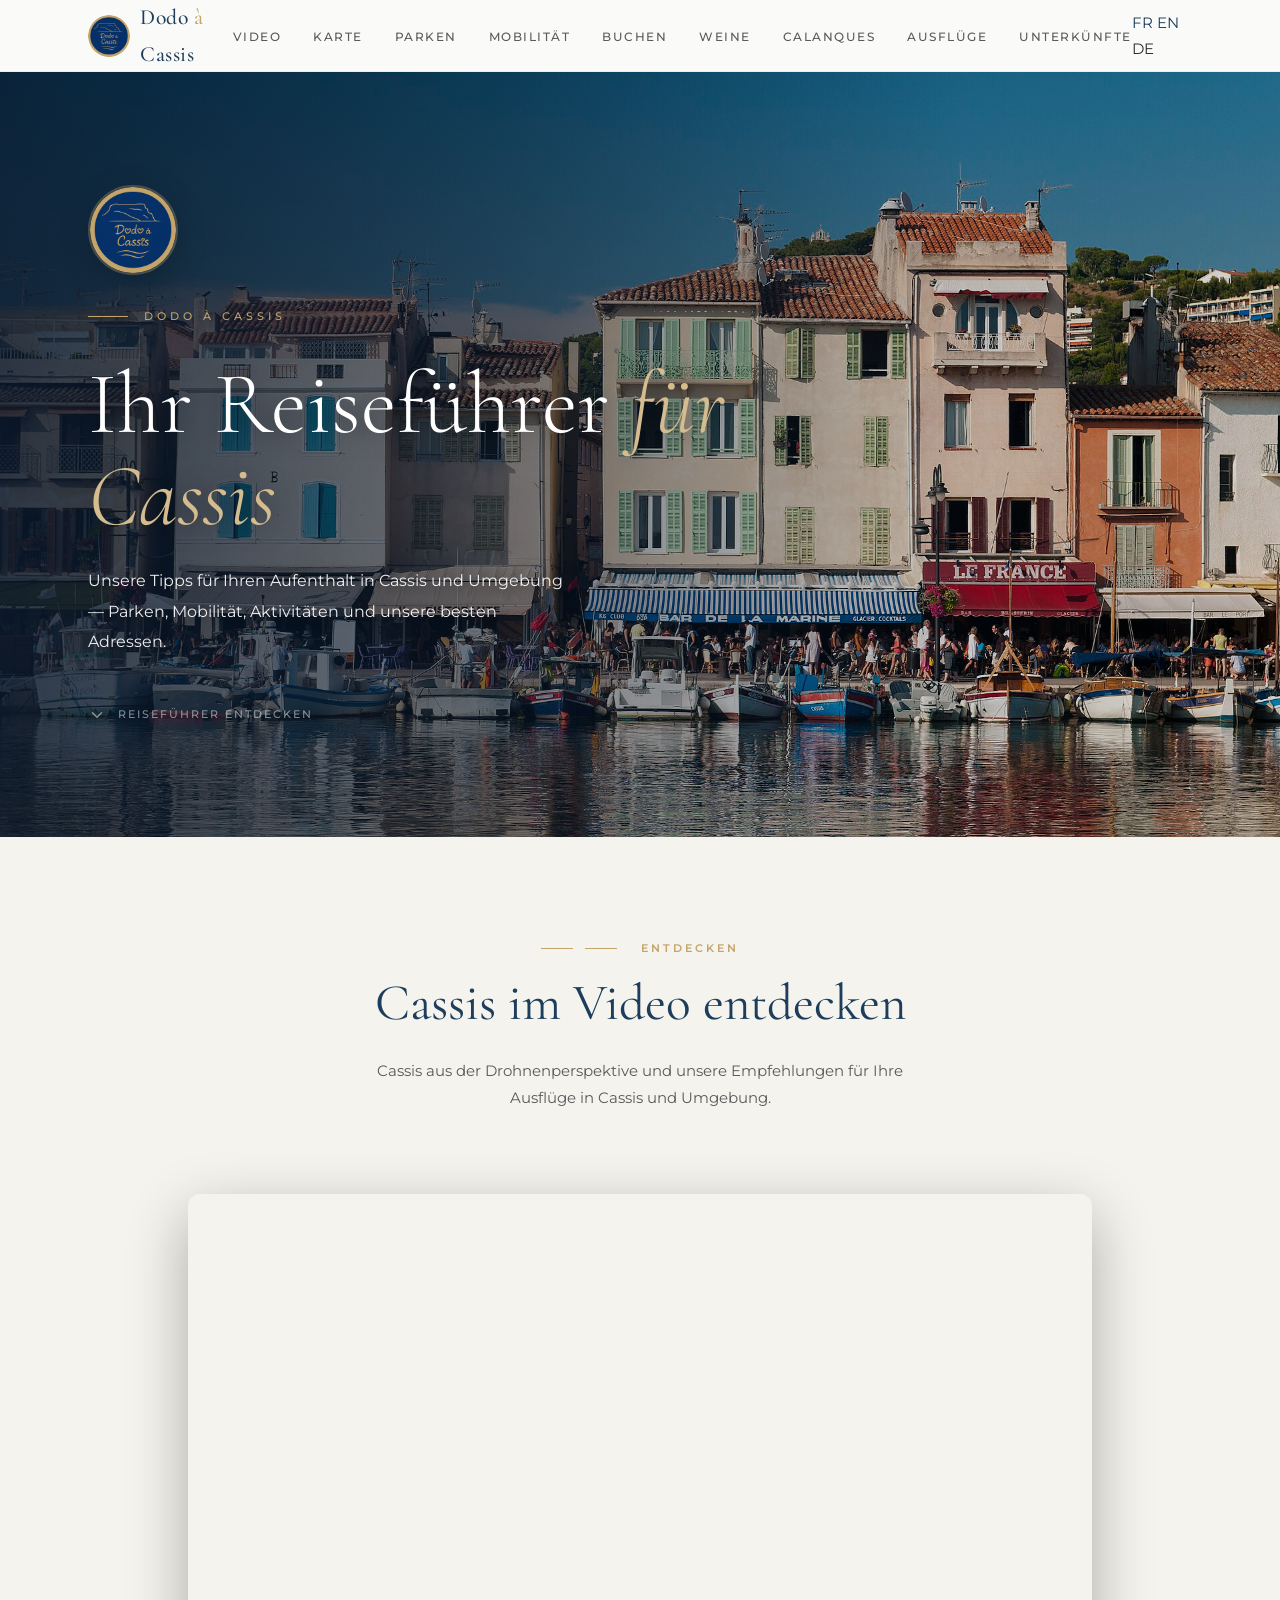
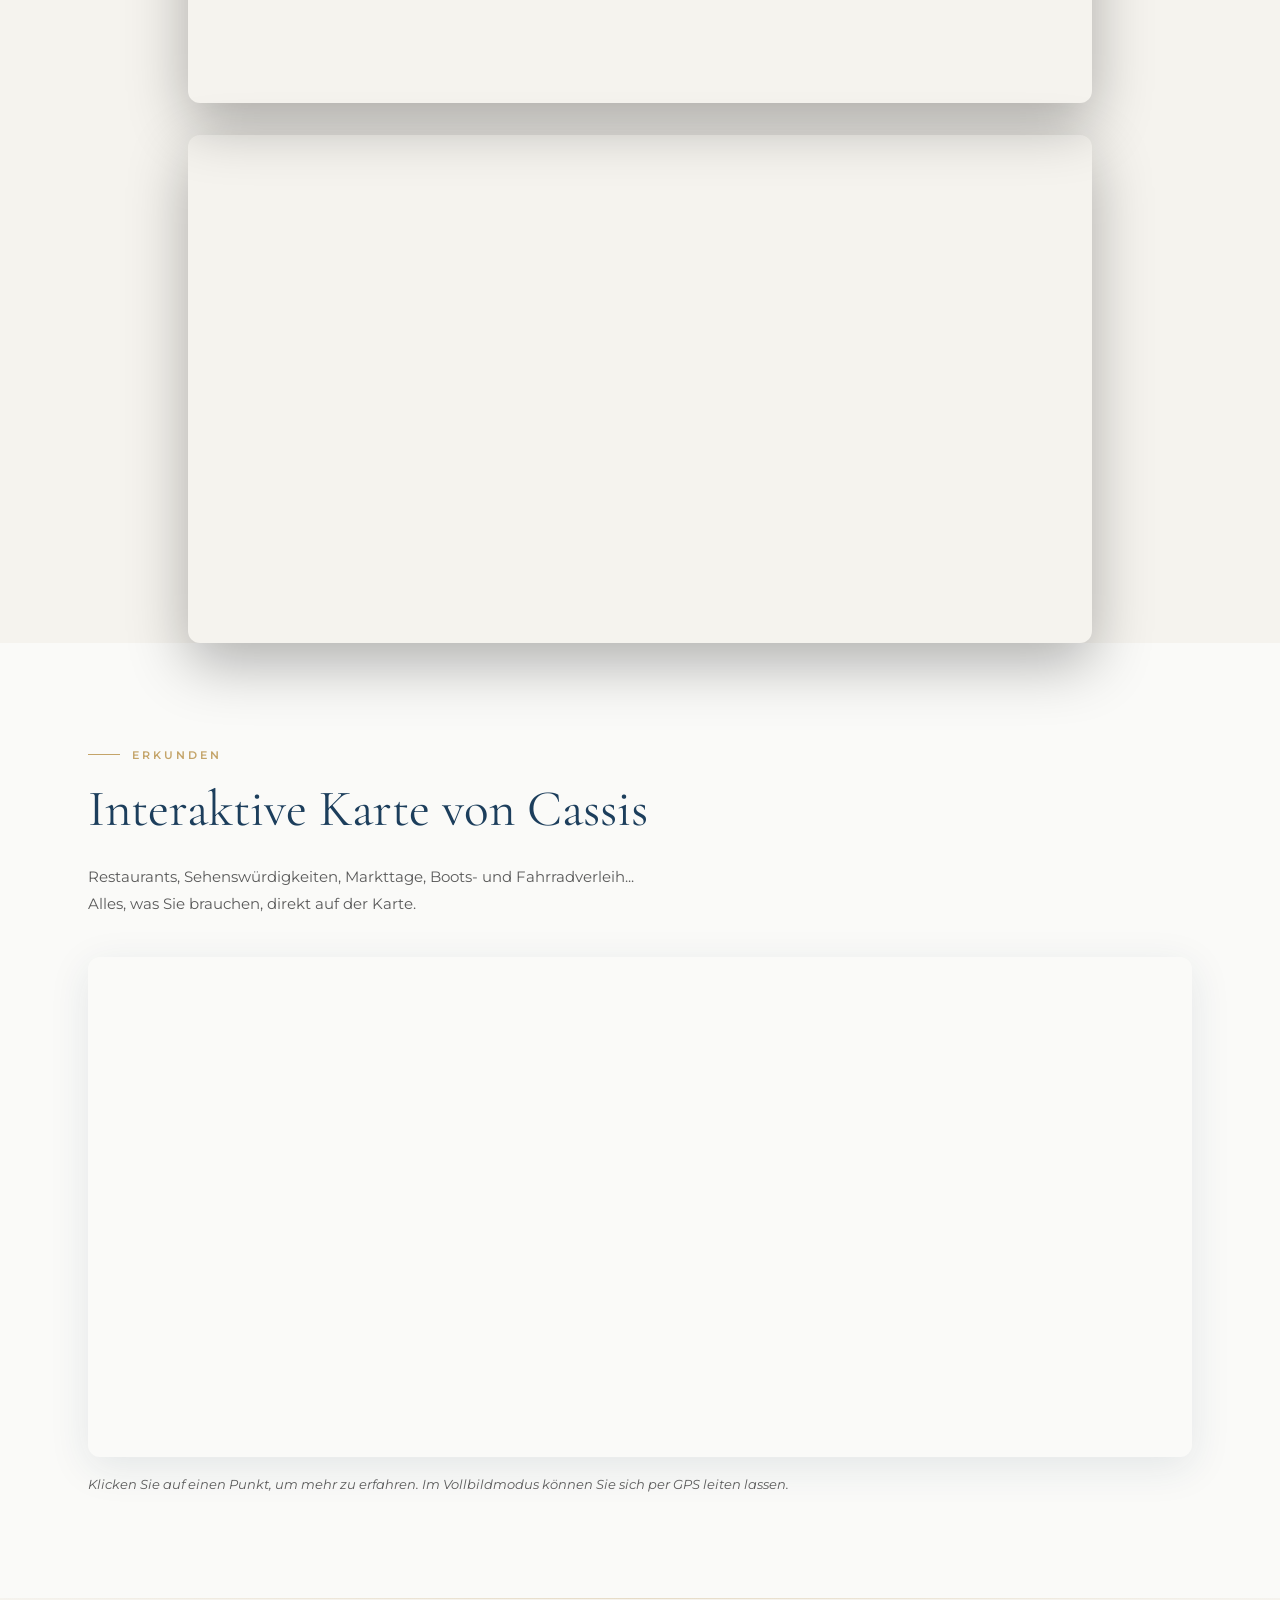
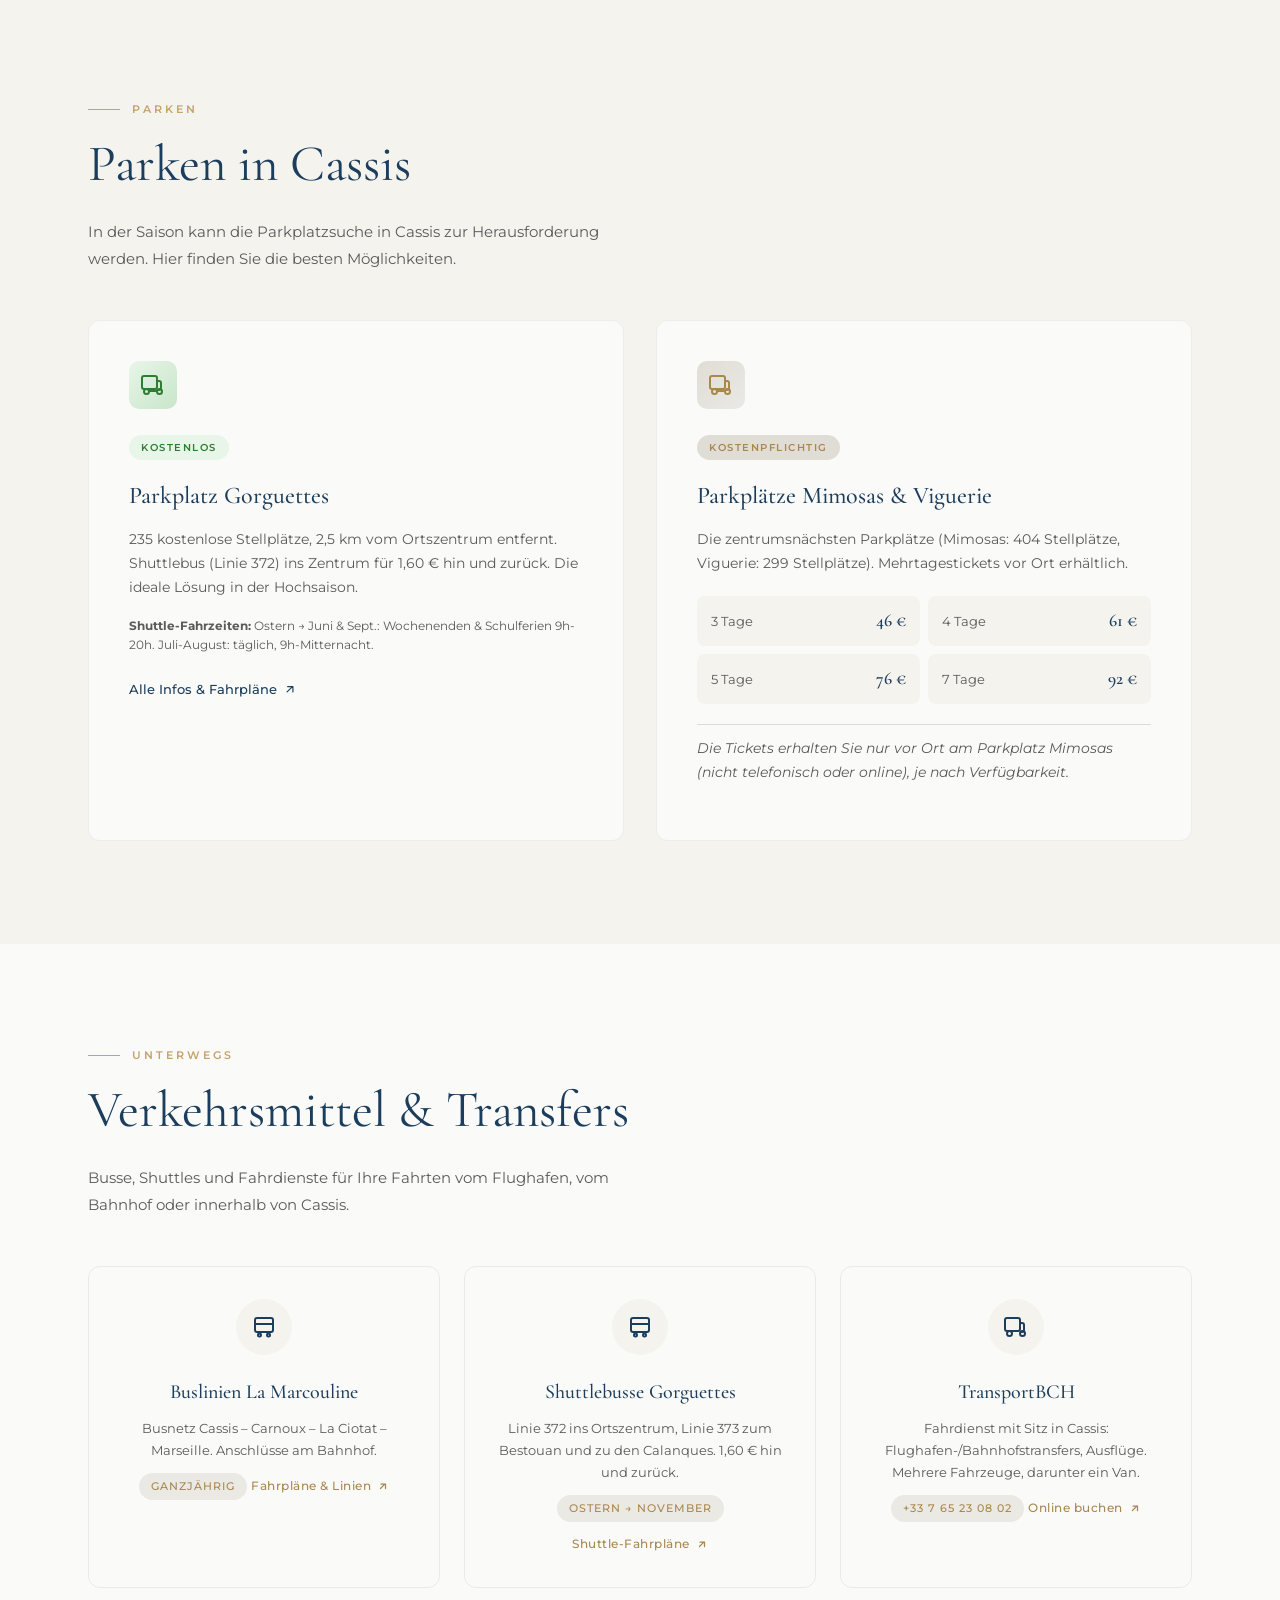
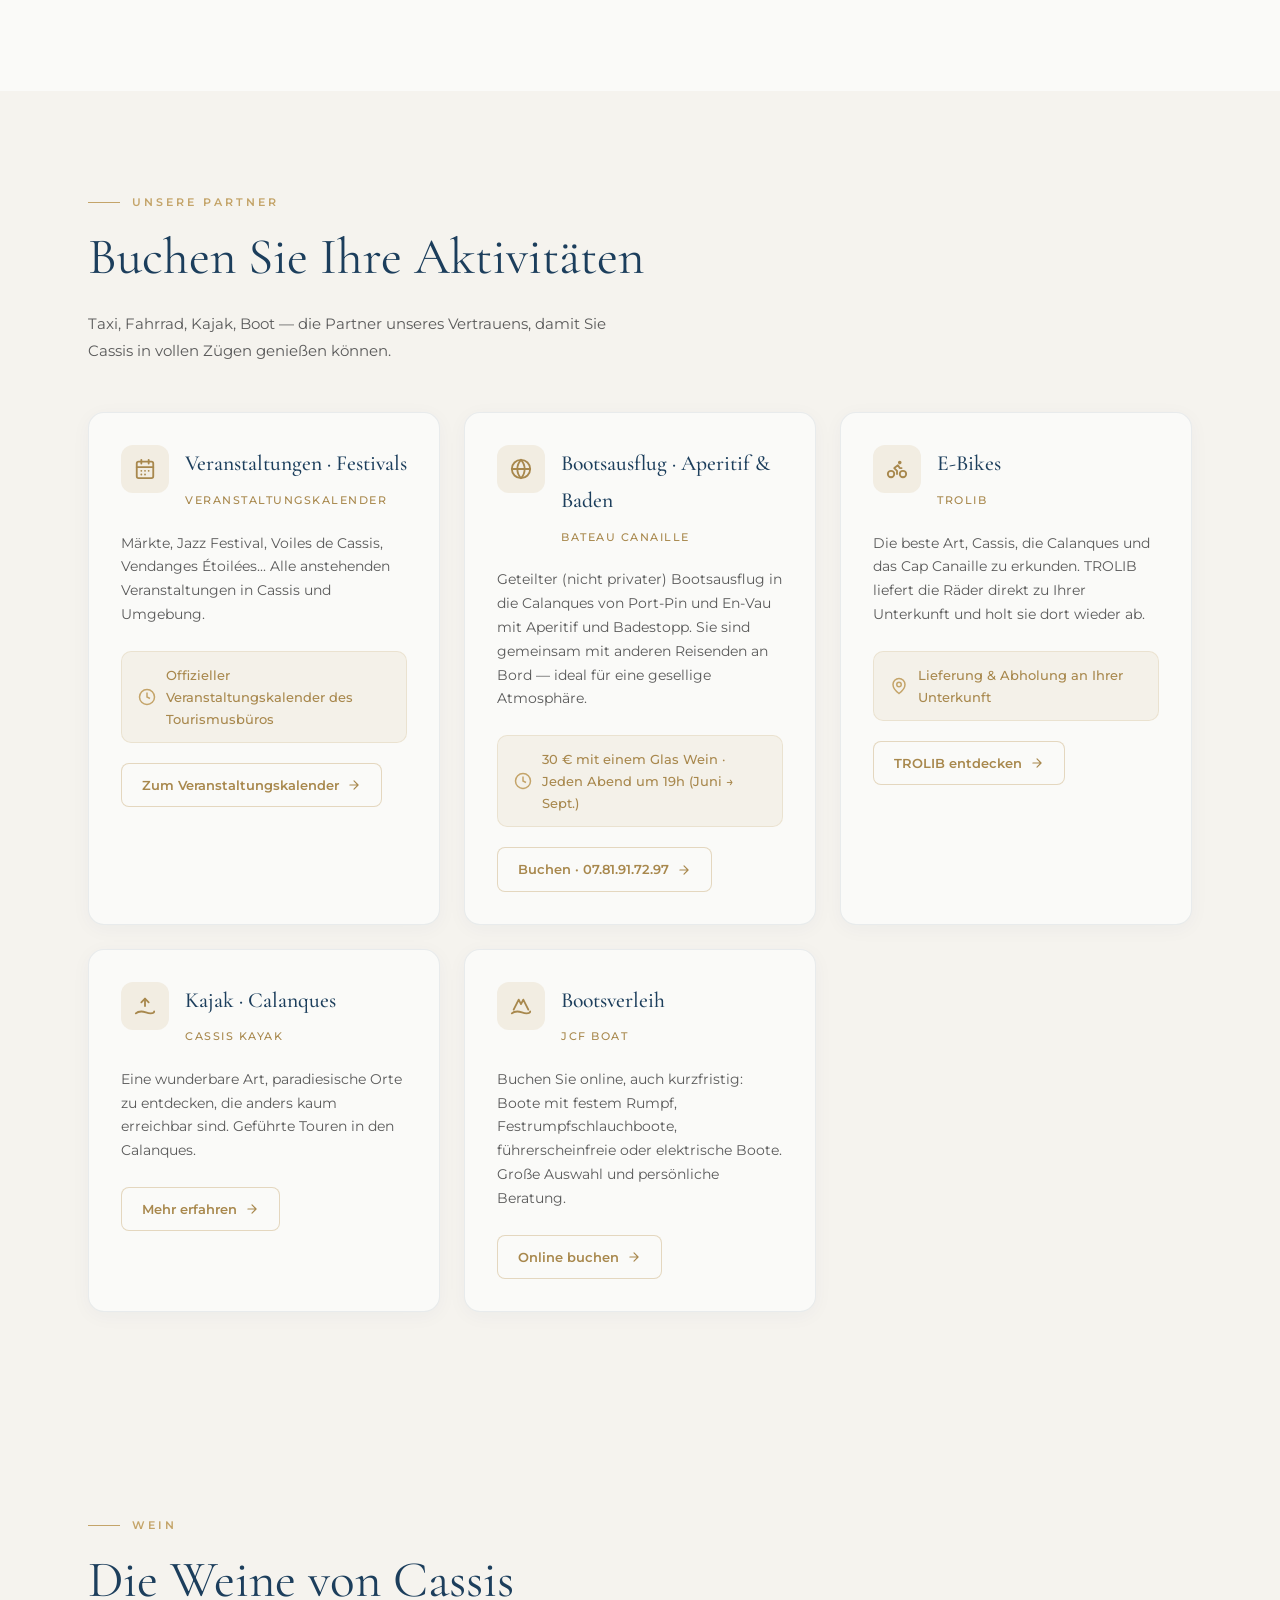
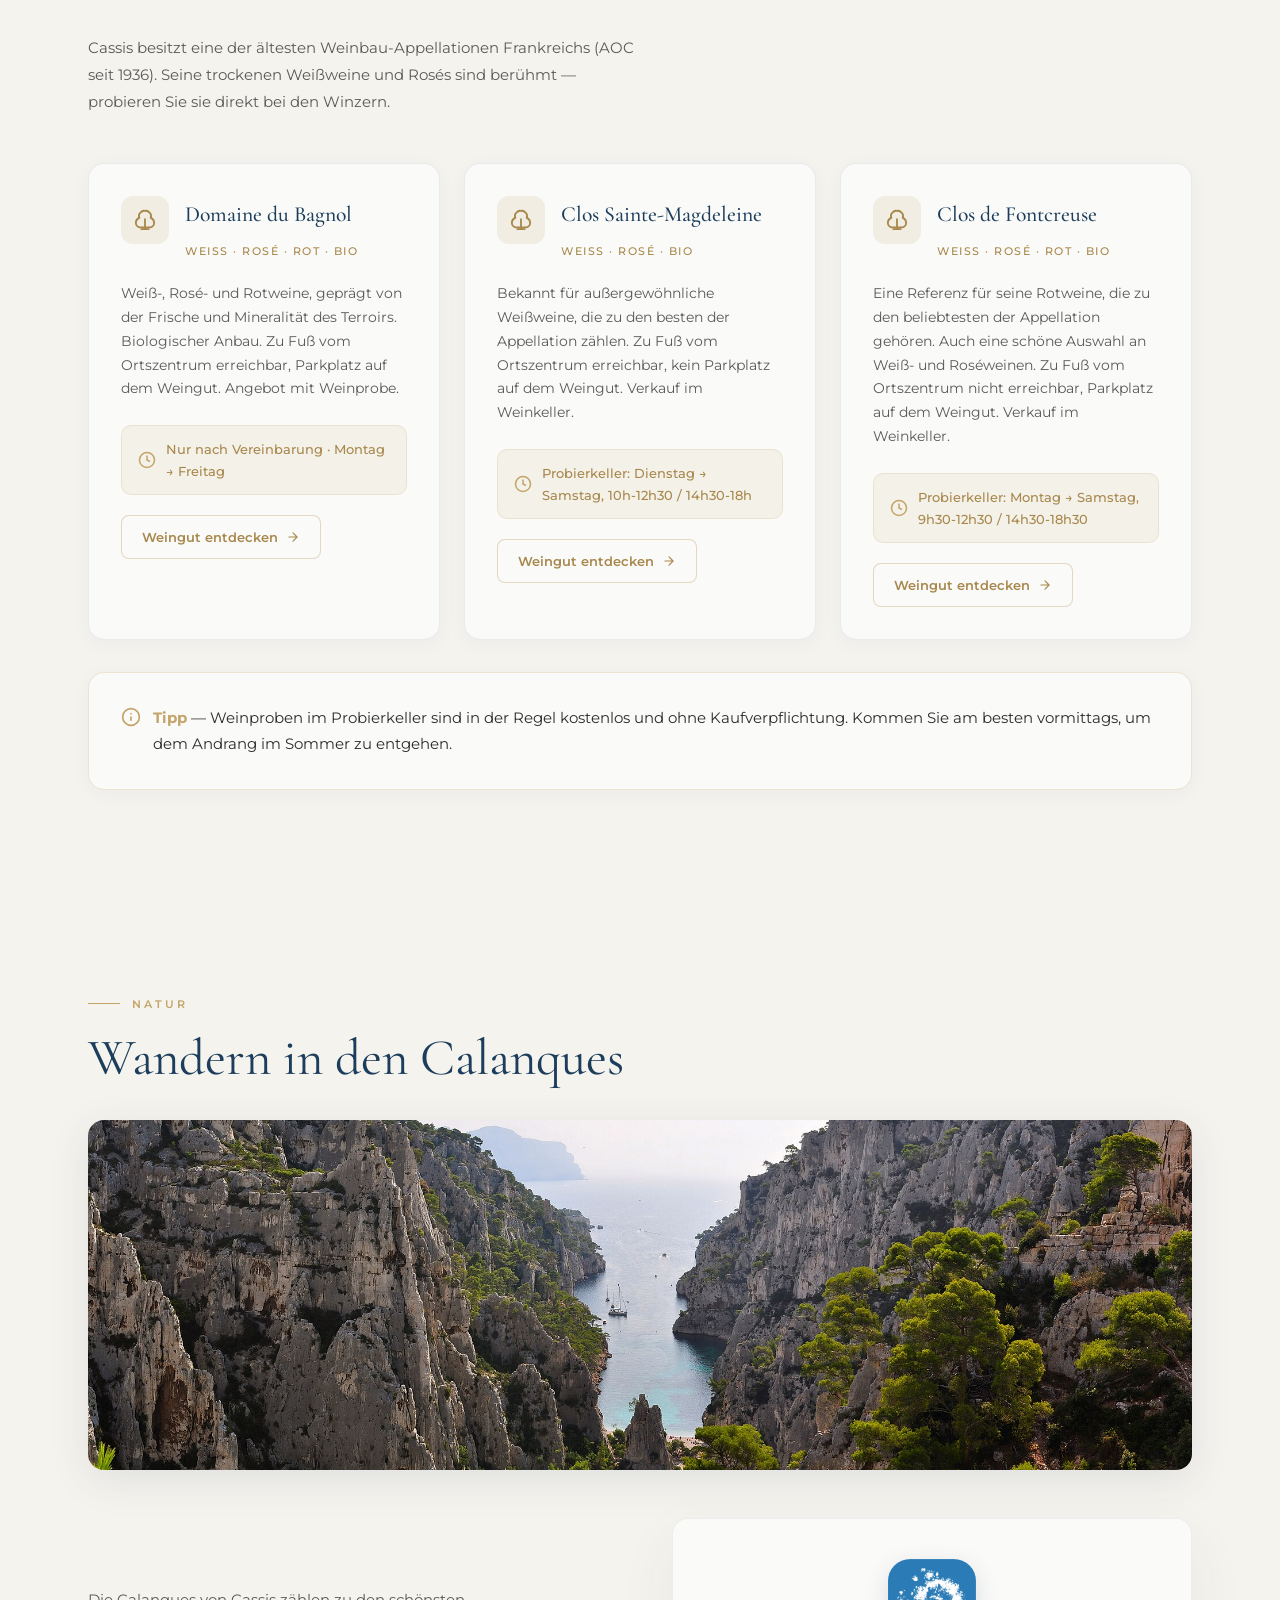
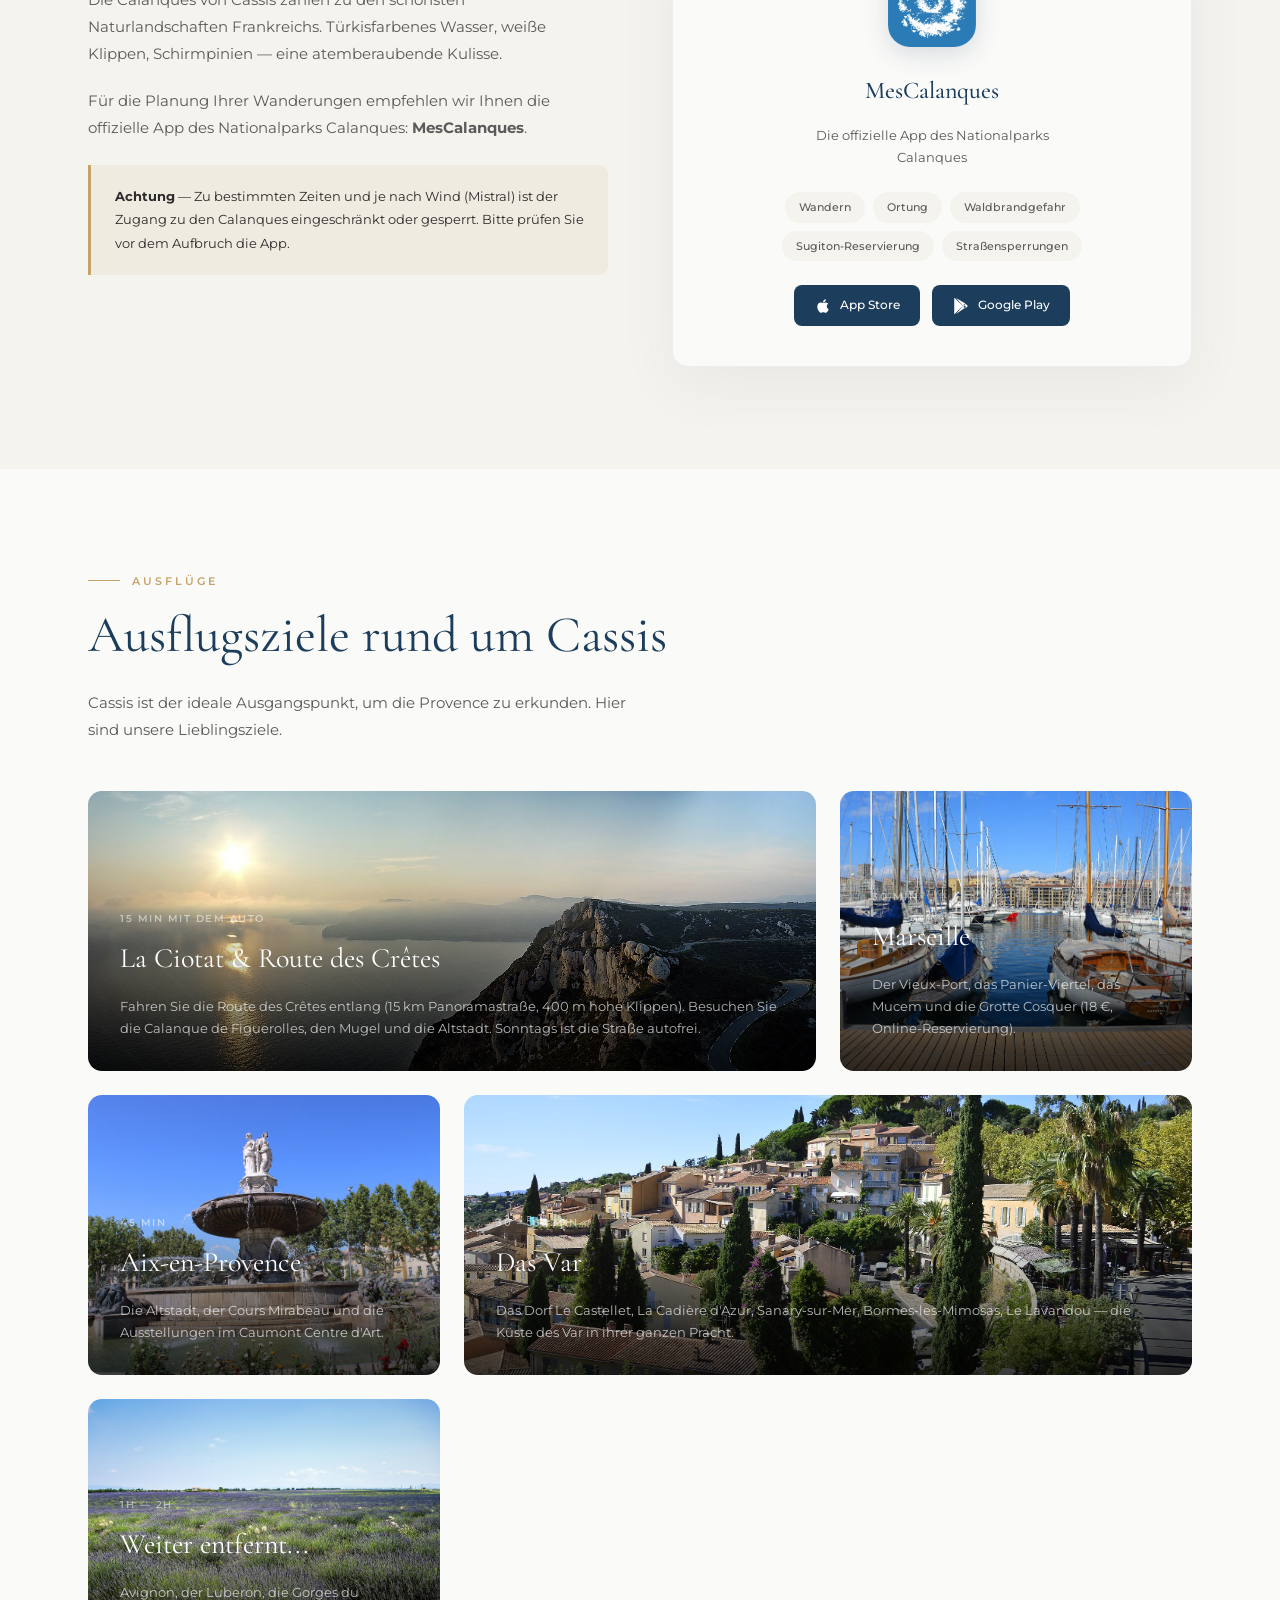
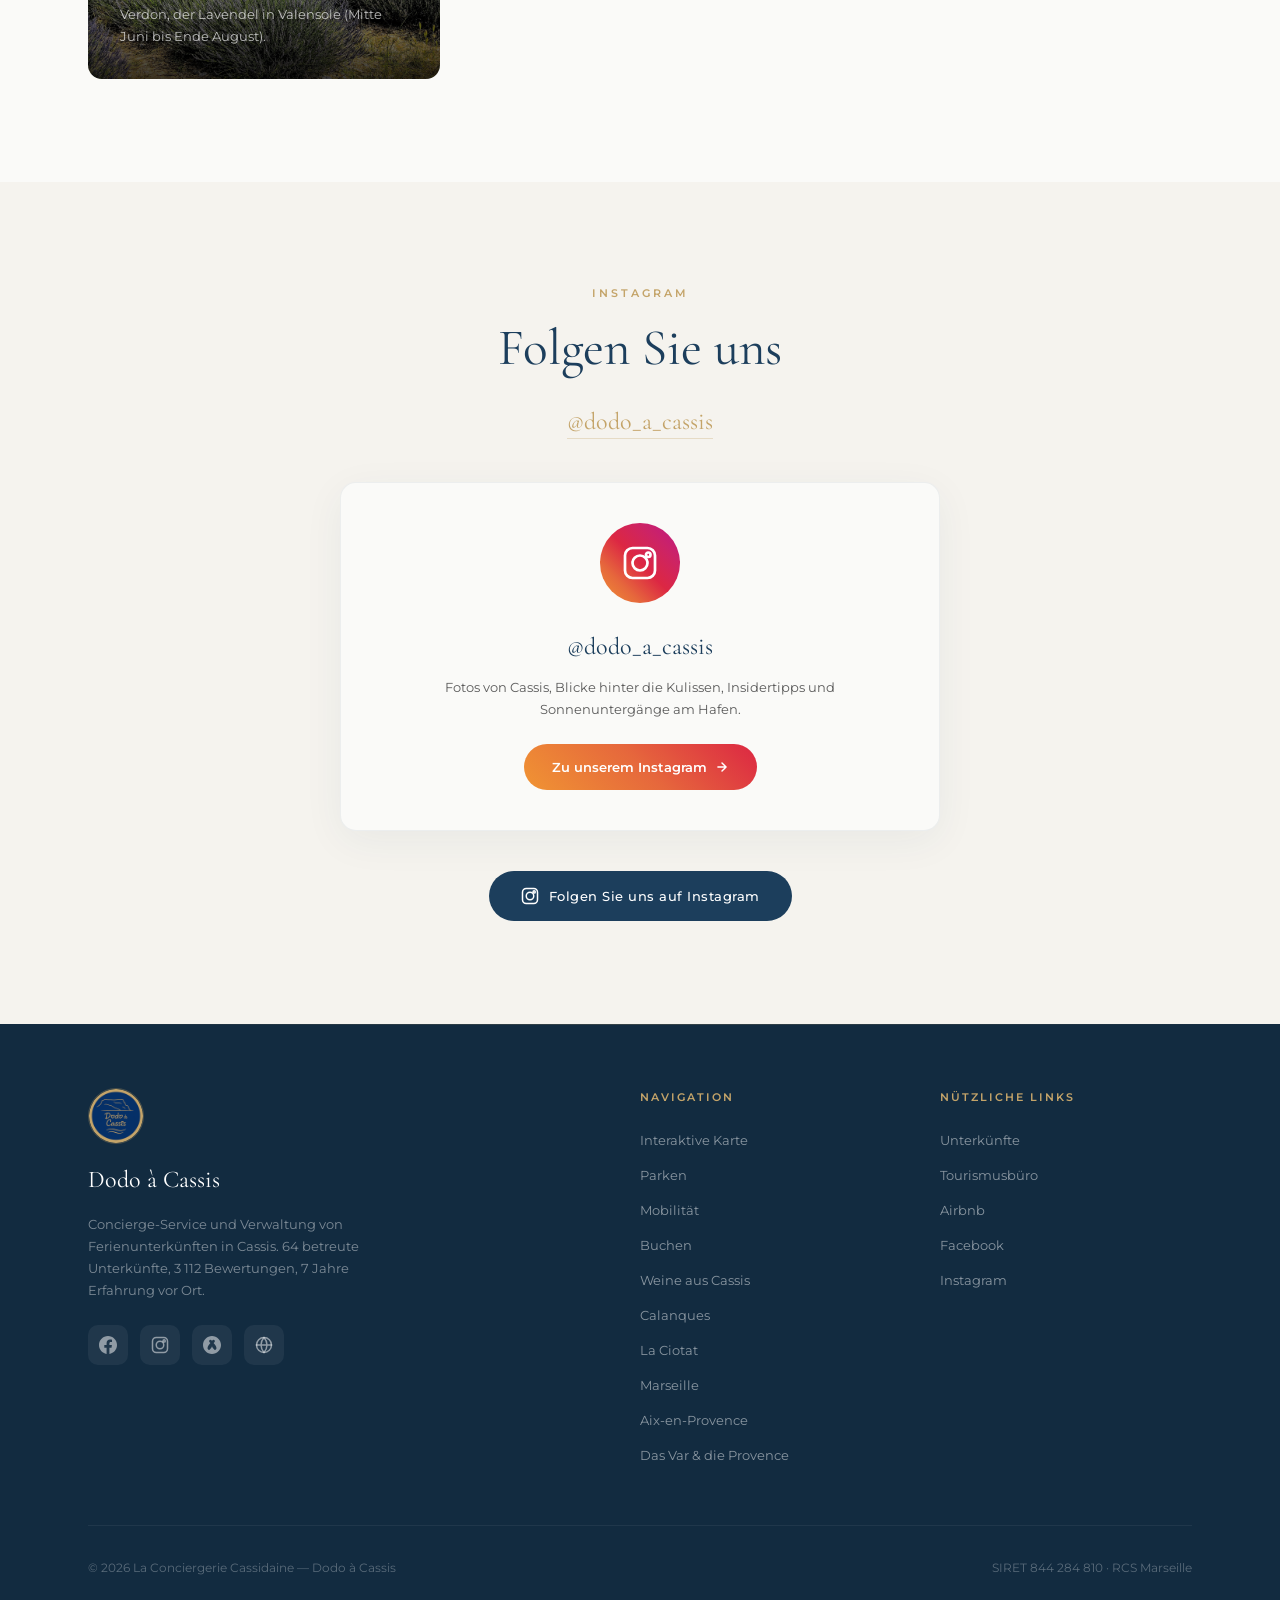
==== de/index.html @ cf27a400 "Add English (en-GB) and German versions of the guide Generated by .github/i18n/build.py from the fiv" ====
<!DOCTYPE html>
<!-- Generated by .github/i18n/build.py from ../index.html and .github/i18n/translations.json. Edit those, then run the script again. -->
<html lang="de">
<head>
    <meta charset="UTF-8">
    <meta name="viewport" content="width=device-width, initial-scale=1.0">
    <title>Ihr Reiseführer für Cassis — Dodo à Cassis</title>
    <meta name="description" content="Unsere Tipps für Ihren Aufenthalt in Cassis und Umgebung — Parken, Mobilität, Aktivitäten und unsere besten Adressen.">
    <link rel="alternate" hreflang="fr" href="https://guide.dodo-a-cassis.com/">
    <link rel="alternate" hreflang="en" href="https://guide.dodo-a-cassis.com/en/">
    <link rel="alternate" hreflang="de" href="https://guide.dodo-a-cassis.com/de/">
    <link rel="alternate" hreflang="x-default" href="https://guide.dodo-a-cassis.com/">
    <link rel="icon" href="../favicon.ico" type="image/x-icon">
    <link rel="apple-touch-icon" href="../apple-touch-icon.png">
    <link rel="preconnect" href="https://fonts.googleapis.com">
    <link rel="preconnect" href="https://fonts.gstatic.com" crossorigin>
    <link href="https://fonts.googleapis.com/css2?family=Cormorant+Garamond:ital,wght@0,300;0,400;0,500;0,600;0,700;1,300;1,400;1,500&family=Montserrat:ital,wght@0,300;0,400;0,500;0,600;0,700;1,400&display=swap" rel="stylesheet">
    <link rel="stylesheet" href="../style.css">
</head>
<body>

    <!-- ==========================================
         NAVIGATION
         ========================================== -->
    <nav class="nav" id="nav">
        <div class="nav__inner">
            <a href="https://dodo-a-cassis.com" class="nav__logo">
                <img src="../dodo_cassis_capcanaille_gold.png" alt="Dodo à Cassis" class="nav__logo-img">
                <span class="nav__logo-text">Dodo <em>à</em> Cassis</span>
            </a>
            <ul class="nav__links" id="navLinks">
                <li><a href="#video">Video</a></li>
                <li><a href="#carte">Karte</a></li>
                <li><a href="#parking">Parken</a></li>
                <li><a href="#transport">Mobilität</a></li>
                <li><a href="#reservations">Buchen</a></li>
                <li><a href="#vins">Weine</a></li>
                <li><a href="#calanques">Calanques</a></li>
                <li><a href="#visiter">Ausflüge</a></li>
                <li><a href="https://dodo-a-cassis.com" target="_blank">Unterkünfte</a></li>
            </ul>
            <div class="lang-switch" role="group" aria-label="Sprache">
                <a href="../index.html" class="lang-switch__item" hreflang="fr" lang="fr" title="Français">FR</a>
                <a href="../en/index.html" class="lang-switch__item" hreflang="en" lang="en" title="English">EN</a>
                <span class="lang-switch__item lang-switch__item--current" lang="de" title="Deutsch" aria-current="true">DE</span>
            </div>
            <button class="nav__mobile-toggle" id="mobileToggle" aria-label="Menü">
                <span></span>
                <span></span>
                <span></span>
            </button>
        </div>
    </nav>

    <!-- ==========================================
         HERO
         ========================================== -->
    <section class="hero">
        <div class="hero__bg"></div>
        <div class="hero__pattern"></div>
        <div class="hero__content">
            <div class="hero__logo-wrapper">
                <img src="../dodo_cassis_capcanaille_gold.png" alt="Dodo à Cassis" class="hero__logo">
            </div>
            <p class="hero__label">Dodo à Cassis</p>
            <h1 class="hero__title">Ihr Reiseführer <em>für Cassis</em></h1>
            <p class="hero__subtitle">
                Unsere Tipps für Ihren Aufenthalt in Cassis und Umgebung — Parken, Mobilität, Aktivitäten und unsere besten Adressen.
            </p>
            <div class="hero__scroll">
                <a href="#carte">
                    <svg width="18" height="18" viewBox="0 0 24 24" fill="none" stroke="currentColor" stroke-width="2" stroke-linecap="round" stroke-linejoin="round"><polyline points="6 9 12 15 18 9"/></svg>
                    Reiseführer entdecken
                </a>
            </div>
        </div>
        <div class="hero__deco"></div>
    </section>

    <!-- ==========================================
         VIDEO
         ========================================== -->
    <section style="background:var(--cream);padding:0;" id="video">
        <div class="container" style="padding-top:var(--section-padding);padding-bottom:calc(var(--section-padding) * 0.5);">
            <div class="reveal" style="text-align:center;">
                <p class="section-label" style="justify-content:center;"><span style="display:inline-block;width:32px;height:1px;background:var(--gold);margin-right:12px;vertical-align:middle;"></span>Entdecken</p>
                <h2 class="section-title">Cassis im Video entdecken</h2>
                <p class="section-subtitle" style="margin:0 auto 2rem;">
                    Cassis aus der Drohnenperspektive und unsere Empfehlungen für Ihre Ausflüge in Cassis und Umgebung.
                </p>
            </div>
        </div>
        <div style="max-width:1000px;margin:0 auto;padding:0 clamp(1.5rem,4vw,3rem);">
            <!-- Video drone -->
            <div class="reveal reveal-delay-1" style="position:relative;padding-bottom:56.25%;height:0;border-radius:12px;overflow:hidden;box-shadow:0 20px 60px rgba(0,0,0,0.3);margin-bottom:2rem;">
                <iframe src="https://www.youtube.com/embed/UbqbiJ9AveE?rel=0&modestbranding=1&start=4" title="Cassis von oben — Drohne" frameborder="0" allow="accelerometer; autoplay; clipboard-write; encrypted-media; gyroscope; picture-in-picture" allowfullscreen style="position:absolute;top:0;left:0;width:100%;height:100%;"></iframe>
            </div>
            <!-- Video carte interactive -->
            <div class="reveal reveal-delay-2" style="position:relative;padding-bottom:56.25%;height:0;border-radius:12px;overflow:hidden;box-shadow:0 20px 60px rgba(0,0,0,0.3);">
                <iframe src="https://www.youtube.com/embed/mKFHBfoegTI?rel=0&modestbranding=1" title="Interaktive Karte von Cassis — Dodo à Cassis" frameborder="0" allow="accelerometer; autoplay; clipboard-write; encrypted-media; gyroscope; picture-in-picture" allowfullscreen style="position:absolute;top:0;left:0;width:100%;height:100%;"></iframe>
            </div>
        </div>
    </section>

    <!-- ==========================================
         CARTE INTERACTIVE
         ========================================== -->
    <section class="carte-section" id="carte">
        <div class="container">
            <div class="reveal">
                <p class="section-label">Erkunden</p>
                <h2 class="section-title">Interaktive Karte von Cassis</h2>
                <p class="section-subtitle">
                    Restaurants, Sehenswürdigkeiten, Markttage, Boots- und Fahrradverleih... Alles, was Sie brauchen, direkt auf der Karte.
                </p>
            </div>
            <div class="reveal reveal-delay-1" style="width:100%;border-radius:12px;overflow:hidden;margin-top:2.5rem;box-shadow:0 10px 40px rgba(28,62,92,0.1);">
                <iframe src="https://www.google.com/maps/d/u/0/embed?mid=1ZBq6OfjT7y-u83mIztomYptnmdU&ll=43.20346882754553%2C5.52403824956853&z=13" width="100%" height="500" style="border:0;display:block;" allowfullscreen loading="lazy"></iframe>
            </div>
            <p class="carte__map-hint reveal reveal-delay-2" style="font-size:13px;color:var(--text-light);margin-top:1rem;">
                <em>Klicken Sie auf einen Punkt, um mehr zu erfahren. Im Vollbildmodus können Sie sich per GPS leiten lassen.</em>
            </p>
        </div>
    </section>

    <!-- ==========================================
         PARKING
         ========================================== -->
    <section class="parking-section" id="parking">
        <div class="container">
            <div class="reveal">
                <p class="section-label">Parken</p>
                <h2 class="section-title">Parken in Cassis</h2>
                <p class="section-subtitle">
                    In der Saison kann die Parkplatzsuche in Cassis zur Herausforderung werden. Hier finden Sie die besten Möglichkeiten.
                </p>
            </div>
            <div class="parking-grid">
                <!-- Gorguettes -->
                <div class="parking-card reveal reveal-delay-1">
                    <div class="parking-card__icon parking-card__icon--free">
                        <svg width="24" height="24" viewBox="0 0 24 24" fill="none" stroke="currentColor" stroke-width="2" stroke-linecap="round" stroke-linejoin="round">
                            <rect x="1" y="3" width="15" height="13" rx="2"/><path d="M16 8h2a2 2 0 0 1 2 2v5a2 2 0 0 1-2 2h-1"/><circle cx="5.5" cy="18.5" r="2.5"/><circle cx="18.5" cy="18.5" r="2.5"/><path d="M8 18h8"/>
                        </svg>
                    </div>
                    <span class="parking-card__badge parking-card__badge--free">Kostenlos</span>
                    <h3>Parkplatz Gorguettes</h3>
                    <p>235 kostenlose Stellplätze, 2,5 km vom Ortszentrum entfernt. Shuttlebus (Linie 372) ins Zentrum für 1,60 € hin und zurück. Die ideale Lösung in der Hochsaison.</p>
                    <p style="font-size:12px;color:var(--text-light);margin-top:0.5rem;line-height:1.6;">
                        <strong>Shuttle-Fahrzeiten:</strong> Ostern → Juni &amp; Sept.: Wochenenden &amp; Schulferien 9h-20h. Juli-August: täglich, 9h-Mitternacht.
                    </p>
                    <a href="https://www.ot-cassis.com/parking-relais-des-gorguettes.html" target="_blank" style="display:inline-flex;align-items:center;gap:6px;font-size:13px;font-weight:500;color:var(--blue);margin-top:0.5rem;">
                        Alle Infos &amp; Fahrpläne
                        <svg width="14" height="14" viewBox="0 0 24 24" fill="none" stroke="currentColor" stroke-width="2" stroke-linecap="round" stroke-linejoin="round"><path d="M7 17l9.2-9.2M17 17V8H8"/></svg>
                    </a>
                </div>
                <!-- Mimosas / Viguerie -->
                <div class="parking-card reveal reveal-delay-2">
                    <div class="parking-card__icon parking-card__icon--paid">
                        <svg width="24" height="24" viewBox="0 0 24 24" fill="none" stroke="currentColor" stroke-width="2" stroke-linecap="round" stroke-linejoin="round">
                            <rect x="1" y="3" width="15" height="13" rx="2"/><path d="M16 8h2a2 2 0 0 1 2 2v5a2 2 0 0 1-2 2h-1"/><circle cx="5.5" cy="18.5" r="2.5"/><circle cx="18.5" cy="18.5" r="2.5"/><path d="M8 18h8"/>
                        </svg>
                    </div>
                    <span class="parking-card__badge parking-card__badge--paid">Kostenpflichtig</span>
                    <h3>Parkplätze Mimosas &amp; Viguerie</h3>
                    <p>Die zentrumsnächsten Parkplätze (Mimosas: 404 Stellplätze, Viguerie: 299 Stellplätze). Mehrtagestickets vor Ort erhältlich.</p>
                    <div class="tarif-grid">
                        <div class="tarif-item">
                            <span class="tarif-item__duration">3 Tage</span>
                            <span class="tarif-item__price">46 &euro;</span>
                        </div>
                        <div class="tarif-item">
                            <span class="tarif-item__duration">4 Tage</span>
                            <span class="tarif-item__price">61 &euro;</span>
                        </div>
                        <div class="tarif-item">
                            <span class="tarif-item__duration">5 Tage</span>
                            <span class="tarif-item__price">76 &euro;</span>
                        </div>
                        <div class="tarif-item">
                            <span class="tarif-item__duration">7 Tage</span>
                            <span class="tarif-item__price">92 &euro;</span>
                        </div>
                    </div>
                    <p class="parking-card__note">
                        Die Tickets erhalten Sie nur vor Ort am Parkplatz Mimosas (nicht telefonisch oder online), je nach Verfügbarkeit.
                    </p>
                </div>
            </div>
        </div>
    </section>

    <!-- ==========================================
         TRANSPORT
         ========================================== -->
    <section class="transport-section" id="transport">
        <div class="container">
            <div class="reveal">
                <p class="section-label">Unterwegs</p>
                <h2 class="section-title">Verkehrsmittel &amp; Transfers</h2>
                <p class="section-subtitle">
                    Busse, Shuttles und Fahrdienste für Ihre Fahrten vom Flughafen, vom Bahnhof oder innerhalb von Cassis.
                </p>
            </div>
            <div class="transport-cards">
                <div class="transport-card reveal reveal-delay-1">
                    <div class="transport-card__icon">
                        <svg width="24" height="24" viewBox="0 0 24 24" fill="none" stroke="currentColor" stroke-width="2" stroke-linecap="round" stroke-linejoin="round">
                            <rect x="3" y="3" width="18" height="14" rx="2"/><path d="M3 9h18"/><circle cx="7.5" cy="20" r="1.5"/><circle cx="16.5" cy="20" r="1.5"/><path d="M5.5 17h13"/>
                        </svg>
                    </div>
                    <h3>Buslinien La Marcouline</h3>
                    <p>Busnetz Cassis – Carnoux – La Ciotat – Marseille. Anschlüsse am Bahnhof.</p>
                    <span class="period">Ganzjährig</span>
                    <a href="https://www.plan.lametropolemobilite.fr/fr/" target="_blank" style="display:inline-flex;align-items:center;gap:6px;font-size:12px;font-weight:500;color:var(--gold-dark);margin-top:0.75rem;letter-spacing:0.5px;">
                        Fahrpläne &amp; Linien
                        <svg width="12" height="12" viewBox="0 0 24 24" fill="none" stroke="currentColor" stroke-width="2.5" stroke-linecap="round" stroke-linejoin="round"><path d="M7 17l9.2-9.2M17 17V8H8"/></svg>
                    </a>
                </div>
                <div class="transport-card reveal reveal-delay-2">
                    <div class="transport-card__icon">
                        <svg width="24" height="24" viewBox="0 0 24 24" fill="none" stroke="currentColor" stroke-width="2" stroke-linecap="round" stroke-linejoin="round">
                            <rect x="3" y="3" width="18" height="14" rx="2"/><path d="M3 9h18"/><circle cx="7.5" cy="20" r="1.5"/><circle cx="16.5" cy="20" r="1.5"/><path d="M5.5 17h13"/>
                        </svg>
                    </div>
                    <h3>Shuttlebusse Gorguettes</h3>
                    <p>Linie 372 ins Ortszentrum, Linie 373 zum Bestouan und zu den Calanques. 1,60 € hin und zurück.</p>
                    <span class="period">Ostern → November</span>
                    <a href="https://www.ot-cassis.com/parking-relais-des-gorguettes.html" target="_blank" style="display:inline-flex;align-items:center;gap:6px;font-size:12px;font-weight:500;color:var(--gold-dark);margin-top:0.75rem;letter-spacing:0.5px;">
                        Shuttle-Fahrpläne
                        <svg width="12" height="12" viewBox="0 0 24 24" fill="none" stroke="currentColor" stroke-width="2.5" stroke-linecap="round" stroke-linejoin="round"><path d="M7 17l9.2-9.2M17 17V8H8"/></svg>
                    </a>
                </div>
                <div class="transport-card reveal reveal-delay-3">
                    <div class="transport-card__icon">
                        <svg width="24" height="24" viewBox="0 0 24 24" fill="none" stroke="currentColor" stroke-width="2" stroke-linecap="round" stroke-linejoin="round">
                            <rect x="1" y="3" width="15" height="13" rx="2"/><path d="M16 8h2a2 2 0 0 1 2 2v5a2 2 0 0 1-2 2h-1"/><circle cx="5.5" cy="18.5" r="2.5"/><circle cx="18.5" cy="18.5" r="2.5"/>
                        </svg>
                    </div>
                    <h3>TransportBCH</h3>
                    <p>Fahrdienst mit Sitz in Cassis: Flughafen-/Bahnhofstransfers, Ausflüge. Mehrere Fahrzeuge, darunter ein Van.</p>
                    <span class="period">+33 7 65 23 08 02</span>
                    <a href="https://www.transportbch.fr/" target="_blank" style="display:inline-flex;align-items:center;gap:6px;font-size:12px;font-weight:500;color:var(--gold-dark);margin-top:0.75rem;letter-spacing:0.5px;">
                        Online buchen
                        <svg width="12" height="12" viewBox="0 0 24 24" fill="none" stroke="currentColor" stroke-width="2.5" stroke-linecap="round" stroke-linejoin="round"><path d="M7 17l9.2-9.2M17 17V8H8"/></svg>
                    </a>
                </div>
            </div>
        </div>
    </section>

    <!-- ==========================================
         PARTENAIRES / RÉSERVATIONS
         ========================================== -->
    <section class="partners-section" id="reservations">
        <div class="container">
            <div class="reveal">
                <p class="section-label">Unsere Partner</p>
                <h2 class="section-title">Buchen Sie Ihre Aktivitäten</h2>
                <p class="section-subtitle">
                    Taxi, Fahrrad, Kajak, Boot — die Partner unseres Vertrauens, damit Sie Cassis in vollen Zügen genießen können.
                </p>
            </div>
            <div class="partners-grid">

                <!-- Agenda local -->
                <div class="partner-card reveal reveal-delay-1">
                    <div class="partner-card__header">
                        <div class="partner-card__icon">
                            <svg width="22" height="22" viewBox="0 0 24 24" fill="none" stroke="currentColor" stroke-width="2" stroke-linecap="round" stroke-linejoin="round">
                                <rect x="3" y="4" width="18" height="18" rx="2"/><path d="M16 2v4M8 2v4M3 10h18"/><path d="M8 14h.01M12 14h.01M16 14h.01M8 18h.01M12 18h.01"/>
                            </svg>
                        </div>
                        <div>
                            <h3 class="partner-card__name">Veranstaltungen · Festivals</h3>
                            <span class="partner-card__type">Veranstaltungskalender</span>
                        </div>
                    </div>
                    <p class="partner-card__desc">
                        Märkte, Jazz Festival, Voiles de Cassis, Vendanges Étoilées... Alle anstehenden Veranstaltungen in Cassis und Umgebung.
                    </p>
                    <div class="partner-card__highlight">
                        <svg width="18" height="18" viewBox="0 0 24 24" fill="none" stroke="currentColor" stroke-width="2"><circle cx="12" cy="12" r="10"/><path d="M12 6v6l4 2"/></svg>
                        <span>Offizieller Veranstaltungskalender des Tourismusbüros</span>
                    </div>
                    <a href="https://www.ot-cassis.com/agenda.html" target="_blank" class="partner-card__cta">
                        Zum Veranstaltungskalender
                        <svg width="14" height="14" viewBox="0 0 24 24" fill="none" stroke="currentColor" stroke-width="2" stroke-linecap="round" stroke-linejoin="round"><path d="M5 12h14M12 5l7 7-7 7"/></svg>
                    </a>
                </div>

                <!-- Bateau Canaille -->
                <div class="partner-card reveal reveal-delay-2">
                    <div class="partner-card__header">
                        <div class="partner-card__icon">
                            <svg width="22" height="22" viewBox="0 0 24 24" fill="none" stroke="currentColor" stroke-width="2" stroke-linecap="round" stroke-linejoin="round">
                                <circle cx="12" cy="12" r="10"/><path d="M12 2a14.5 14.5 0 000 20 14.5 14.5 0 000-20"/><path d="M2 12h20"/>
                            </svg>
                        </div>
                        <div>
                            <h3 class="partner-card__name">Bootsausflug · Aperitif &amp; Baden</h3>
                            <span class="partner-card__type">Bateau Canaille</span>
                        </div>
                    </div>
                    <p class="partner-card__desc">
                        Geteilter (nicht privater) Bootsausflug in die Calanques von Port-Pin und En-Vau mit Aperitif und Badestopp. Sie sind gemeinsam mit anderen Reisenden an Bord — ideal für eine gesellige Atmosphäre.
                    </p>
                    <div class="partner-card__highlight">
                        <svg width="18" height="18" viewBox="0 0 24 24" fill="none" stroke="currentColor" stroke-width="2"><circle cx="12" cy="12" r="10"/><path d="M12 6v6l4 2"/></svg>
                        <span>30 € mit einem Glas Wein · Jeden Abend um 19h (Juni → Sept.)</span>
                    </div>
                    <a href="https://canaille-event.com/apero-baignade/" target="_blank" class="partner-card__cta">
                        Buchen · 07.81.91.72.97
                        <svg width="14" height="14" viewBox="0 0 24 24" fill="none" stroke="currentColor" stroke-width="2" stroke-linecap="round" stroke-linejoin="round"><path d="M5 12h14M12 5l7 7-7 7"/></svg>
                    </a>
                </div>

                <!-- TROLIB -->
                <div class="partner-card reveal reveal-delay-3">
                    <div class="partner-card__header">
                        <div class="partner-card__icon">
                            <svg width="22" height="22" viewBox="0 0 24 24" fill="none" stroke="currentColor" stroke-width="2" stroke-linecap="round" stroke-linejoin="round">
                                <circle cx="5.5" cy="17.5" r="3.5"/><circle cx="18.5" cy="17.5" r="3.5"/><path d="M15 6a1 1 0 100-2 1 1 0 000 2zM12 17.5V14l-3-3 4-3 2 3h2"/>
                            </svg>
                        </div>
                        <div>
                            <h3 class="partner-card__name">E-Bikes</h3>
                            <span class="partner-card__type">TROLIB</span>
                        </div>
                    </div>
                    <p class="partner-card__desc">
                        Die beste Art, Cassis, die Calanques und das Cap Canaille zu erkunden. TROLIB liefert die Räder direkt zu Ihrer Unterkunft und holt sie dort wieder ab.
                    </p>
                    <div class="partner-card__highlight">
                        <svg width="18" height="18" viewBox="0 0 24 24" fill="none" stroke="currentColor" stroke-width="2"><path d="M20 10c0 6-8 12-8 12s-8-6-8-12a8 8 0 1116 0z"/><circle cx="12" cy="10" r="3"/></svg>
                        <span>Lieferung &amp; Abholung an Ihrer Unterkunft</span>
                    </div>
                    <a href="https://trolibcassis1.rezdy.com/?agentCode=LACONCE" target="_blank" class="partner-card__cta">
                        TROLIB entdecken
                        <svg width="14" height="14" viewBox="0 0 24 24" fill="none" stroke="currentColor" stroke-width="2" stroke-linecap="round" stroke-linejoin="round"><path d="M5 12h14M12 5l7 7-7 7"/></svg>
                    </a>
                </div>

                <!-- Cassis Kayak -->
                <div class="partner-card reveal reveal-delay-1">
                    <div class="partner-card__header">
                        <div class="partner-card__icon">
                            <svg width="22" height="22" viewBox="0 0 24 24" fill="none" stroke="currentColor" stroke-width="2" stroke-linecap="round" stroke-linejoin="round">
                                <path d="M2 20s2-2 6-2 6 2 10 2 4-2 4-2"/><path d="M12 4v8"/><path d="M8 8l4-4 4 4"/>
                            </svg>
                        </div>
                        <div>
                            <h3 class="partner-card__name">Kajak · Calanques</h3>
                            <span class="partner-card__type">Cassis Kayak</span>
                        </div>
                    </div>
                    <p class="partner-card__desc">
                        Eine wunderbare Art, paradiesische Orte zu entdecken, die anders kaum erreichbar sind. Geführte Touren in den Calanques.
                    </p>
                    <a href="https://cassis-kayak.com/" target="_blank" class="partner-card__cta">
                        Mehr erfahren
                        <svg width="14" height="14" viewBox="0 0 24 24" fill="none" stroke="currentColor" stroke-width="2" stroke-linecap="round" stroke-linejoin="round"><path d="M5 12h14M12 5l7 7-7 7"/></svg>
                    </a>
                </div>

                <!-- JCF Boat -->
                <div class="partner-card reveal reveal-delay-2">
                    <div class="partner-card__header">
                        <div class="partner-card__icon">
                            <svg width="22" height="22" viewBox="0 0 24 24" fill="none" stroke="currentColor" stroke-width="2" stroke-linecap="round" stroke-linejoin="round">
                                <path d="M2 20s2-2 6-2 6 2 10 2 4-2 4-2"/><path d="M4 16l5.5-11 2.5 5 2.5-5L20 16"/>
                            </svg>
                        </div>
                        <div>
                            <h3 class="partner-card__name">Bootsverleih</h3>
                            <span class="partner-card__type">JCF Boat</span>
                        </div>
                    </div>
                    <p class="partner-card__desc">
                        Buchen Sie online, auch kurzfristig: Boote mit festem Rumpf, Festrumpfschlauchboote, führerscheinfreie oder elektrische Boote. Große Auswahl und persönliche Beratung.
                    </p>
                    <a href="https://jcfboat.com/" target="_blank" class="partner-card__cta">
                        Online buchen
                        <svg width="14" height="14" viewBox="0 0 24 24" fill="none" stroke="currentColor" stroke-width="2" stroke-linecap="round" stroke-linejoin="round"><path d="M5 12h14M12 5l7 7-7 7"/></svg>
                    </a>
                </div>

            </div>
        </div>
    </section>

    <!-- ==========================================
         VINS DE CASSIS
         ========================================== -->
    <section class="partners-section" id="vins">
        <div class="container">
            <div class="reveal">
                <p class="section-label">Wein</p>
                <h2 class="section-title">Die Weine von Cassis</h2>
                <p class="section-subtitle">
                    Cassis besitzt eine der ältesten Weinbau-Appellationen Frankreichs (AOC seit 1936). Seine trockenen Weißweine und Rosés sind berühmt — probieren Sie sie direkt bei den Winzern.
                </p>
            </div>
            <div class="partners-grid">

                <!-- Domaine du Bagnol -->
                <div class="partner-card reveal reveal-delay-1">
                    <div class="partner-card__header">
                        <div class="partner-card__icon">
                            <svg width="22" height="22" viewBox="0 0 24 24" fill="none" stroke="currentColor" stroke-width="2" stroke-linecap="round" stroke-linejoin="round">
                                <path d="M8 22h8"/><path d="M12 11v11"/><path d="M5.7 9.4A5 5 0 0 1 7 4a5 5 0 0 1 5-2 5 5 0 0 1 5 2 5 5 0 0 1 1.3 5.4"/>
                                <path d="M5.7 9.4C3.3 10.8 2 13 2 15c0 3 2.5 5 5 5h10c2.5 0 5-2 5-5 0-2-1.3-4.2-3.7-5.6"/>
                            </svg>
                        </div>
                        <div>
                            <h3 class="partner-card__name">Domaine du Bagnol</h3>
                            <span class="partner-card__type">Weiß · Rosé · Rot · Bio</span>
                        </div>
                    </div>
                    <p class="partner-card__desc">
                        Weiß-, Rosé- und Rotweine, geprägt von der Frische und Mineralität des Terroirs. Biologischer Anbau. Zu Fuß vom Ortszentrum erreichbar, Parkplatz auf dem Weingut. Angebot mit Weinprobe.
                    </p>
                    <div class="partner-card__highlight">
                        <svg width="18" height="18" viewBox="0 0 24 24" fill="none" stroke="currentColor" stroke-width="2"><circle cx="12" cy="12" r="10"/><path d="M12 6v6l4 2"/></svg>
                        <span>Nur nach Vereinbarung · Montag → Freitag</span>
                    </div>
                    <a href="https://www.domainedubagnol.fr/deguster/" target="_blank" class="partner-card__cta">
                        Weingut entdecken
                        <svg width="14" height="14" viewBox="0 0 24 24" fill="none" stroke="currentColor" stroke-width="2" stroke-linecap="round" stroke-linejoin="round"><path d="M5 12h14M12 5l7 7-7 7"/></svg>
                    </a>
                </div>

                <!-- Clos Sainte-Magdeleine -->
                <div class="partner-card reveal reveal-delay-2">
                    <div class="partner-card__header">
                        <div class="partner-card__icon">
                            <svg width="22" height="22" viewBox="0 0 24 24" fill="none" stroke="currentColor" stroke-width="2" stroke-linecap="round" stroke-linejoin="round">
                                <path d="M8 22h8"/><path d="M12 11v11"/><path d="M5.7 9.4A5 5 0 0 1 7 4a5 5 0 0 1 5-2 5 5 0 0 1 5 2 5 5 0 0 1 1.3 5.4"/>
                                <path d="M5.7 9.4C3.3 10.8 2 13 2 15c0 3 2.5 5 5 5h10c2.5 0 5-2 5-5 0-2-1.3-4.2-3.7-5.6"/>
                            </svg>
                        </div>
                        <div>
                            <h3 class="partner-card__name">Clos Sainte-Magdeleine</h3>
                            <span class="partner-card__type">Weiß · Rosé · Bio</span>
                        </div>
                    </div>
                    <p class="partner-card__desc">
                        Bekannt für außergewöhnliche Weißweine, die zu den besten der Appellation zählen. Zu Fuß vom Ortszentrum erreichbar, kein Parkplatz auf dem Weingut. Verkauf im Weinkeller.
                    </p>
                    <div class="partner-card__highlight">
                        <svg width="18" height="18" viewBox="0 0 24 24" fill="none" stroke="currentColor" stroke-width="2"><circle cx="12" cy="12" r="10"/><path d="M12 6v6l4 2"/></svg>
                        <span>Probierkeller: Dienstag → Samstag, 10h-12h30 / 14h30-18h</span>
                    </div>
                    <a href="https://www.clossaintemagdeleine.fr/" target="_blank" class="partner-card__cta">
                        Weingut entdecken
                        <svg width="14" height="14" viewBox="0 0 24 24" fill="none" stroke="currentColor" stroke-width="2" stroke-linecap="round" stroke-linejoin="round"><path d="M5 12h14M12 5l7 7-7 7"/></svg>
                    </a>
                </div>

                <!-- Clos de Fontcreuse -->
                <div class="partner-card reveal reveal-delay-3">
                    <div class="partner-card__header">
                        <div class="partner-card__icon">
                            <svg width="22" height="22" viewBox="0 0 24 24" fill="none" stroke="currentColor" stroke-width="2" stroke-linecap="round" stroke-linejoin="round">
                                <path d="M8 22h8"/><path d="M12 11v11"/><path d="M5.7 9.4A5 5 0 0 1 7 4a5 5 0 0 1 5-2 5 5 0 0 1 5 2 5 5 0 0 1 1.3 5.4"/>
                                <path d="M5.7 9.4C3.3 10.8 2 13 2 15c0 3 2.5 5 5 5h10c2.5 0 5-2 5-5 0-2-1.3-4.2-3.7-5.6"/>
                            </svg>
                        </div>
                        <div>
                            <h3 class="partner-card__name">Clos de Fontcreuse</h3>
                            <span class="partner-card__type">Weiß · Rosé · Rot · Bio</span>
                        </div>
                    </div>
                    <p class="partner-card__desc">
                        Eine Referenz für seine Rotweine, die zu den beliebtesten der Appellation gehören. Auch eine schöne Auswahl an Weiß- und Roséweinen. Zu Fuß vom Ortszentrum nicht erreichbar, Parkplatz auf dem Weingut. Verkauf im Weinkeller.
                    </p>
                    <div class="partner-card__highlight">
                        <svg width="18" height="18" viewBox="0 0 24 24" fill="none" stroke="currentColor" stroke-width="2"><circle cx="12" cy="12" r="10"/><path d="M12 6v6l4 2"/></svg>
                        <span>Probierkeller: Montag → Samstag, 9h30-12h30 / 14h30-18h30</span>
                    </div>
                    <a href="https://www.fontcreuse.com/" target="_blank" class="partner-card__cta">
                        Weingut entdecken
                        <svg width="14" height="14" viewBox="0 0 24 24" fill="none" stroke="currentColor" stroke-width="2" stroke-linecap="round" stroke-linejoin="round"><path d="M5 12h14M12 5l7 7-7 7"/></svg>
                    </a>
                </div>

            </div>

            <!-- Conseil encart -->
            <div class="partner-card reveal" style="margin-top: 2rem; border-color: rgba(196, 164, 105, 0.25); position: relative; z-index: 1;">
                <div style="display: flex; align-items: flex-start; gap: 12px;">
                    <svg width="20" height="20" viewBox="0 0 24 24" fill="none" stroke="var(--gold)" stroke-width="2" stroke-linecap="round" stroke-linejoin="round" style="min-width:20px; margin-top:2px;">
                        <circle cx="12" cy="12" r="10"/><path d="M12 16v-4"/><path d="M12 8h.01"/>
                    </svg>
                    <p style="margin:0; font-size: 0.95rem; color: var(--text);">
                        <strong style="color: var(--gold);">Tipp</strong> — Weinproben im Probierkeller sind in der Regel kostenlos und ohne Kaufverpflichtung. Kommen Sie am besten vormittags, um dem Andrang im Sommer zu entgehen.
                    </p>
                </div>
            </div>
        </div>
    </section>

    <!-- ==========================================
         CALANQUES
         ========================================== -->
    <section class="calanques-section" id="calanques">
        <div class="container">
            <div class="reveal">
                <p class="section-label">Natur</p>
                <h2 class="section-title">Wandern in den Calanques</h2>
            </div>
            <!-- Photo pleine largeur -->
            <div class="reveal" style="margin-top:2rem;margin-bottom:2.5rem;border-radius:16px;overflow:hidden;height:350px;box-shadow:0 10px 40px rgba(28,62,92,0.1);">
                <img src="../photo-calanque-envau.jpg" alt="Die Calanque d'En-Vau bei Cassis mit weißen Felsen und türkisfarbenem Wasser" style="width:100%;height:100%;object-fit:cover;" loading="lazy">
            </div>
            <div class="calanques__content">
                <div class="calanques__text reveal reveal-delay-1">
                    <p>
                        Die Calanques von Cassis zählen zu den schönsten Naturlandschaften Frankreichs. Türkisfarbenes Wasser, weiße Klippen, Schirmpinien — eine atemberaubende Kulisse.
                    </p>
                    <p>
                        Für die Planung Ihrer Wanderungen empfehlen wir Ihnen die offizielle App des Nationalparks Calanques: <strong>MesCalanques</strong>.
                    </p>
                    <div class="calanques__warning">
                        <p>
                            <strong>Achtung</strong> — Zu bestimmten Zeiten und je nach Wind (Mistral) ist der Zugang zu den Calanques eingeschränkt oder gesperrt. Bitte prüfen Sie vor dem Aufbruch die App.
                        </p>
                    </div>
                </div>
                <div class="calanques__app reveal reveal-delay-2">
                    <div class="calanques__app-icon">
                        <img src="../mescalanques_icon.png" alt="Offizielles Logo der App Mes Calanques">
                    </div>
                    <h3>MesCalanques</h3>
                    <p>Die offizielle App des Nationalparks Calanques</p>
                    <div class="calanques__app-features">
                        <span>Wandern</span>
                        <span>Ortung</span>
                        <span>Waldbrandgefahr</span>
                        <span>Sugiton-Reservierung</span>
                        <span>Straßensperrungen</span>
                    </div>
                    <div class="app-buttons">
                        <a href="https://apps.apple.com/fr/app/mes-calanques/id1418542125" target="_blank" class="app-btn">
                            <svg width="18" height="18" viewBox="0 0 24 24" fill="currentColor"><path d="M17.05 20.28c-.98.95-2.05.8-3.08.35-1.09-.46-2.09-.48-3.24 0-1.44.62-2.2.44-3.06-.35C2.79 15.25 3.51 7.59 9.05 7.31c1.35.07 2.29.74 3.08.8 1.18-.24 2.31-.93 3.57-.84 1.51.12 2.65.72 3.4 1.8-3.12 1.87-2.38 5.98.48 7.13-.57 1.5-1.31 2.99-2.54 4.09zM12.03 7.25c-.15-2.23 1.66-4.07 3.74-4.25.29 2.58-2.34 4.5-3.74 4.25z"/></svg>
                            App Store
                        </a>
                        <a href="https://play.google.com/store/apps/details?id=fr.setavoo.infoparcpnc" target="_blank" class="app-btn">
                            <svg width="18" height="18" viewBox="0 0 24 24" fill="currentColor"><path d="M3.18 23.08L14.42 12 3.18.92A1.56 1.56 0 003 2v20a1.56 1.56 0 00.18 1.08zm12.68-9.64L5.37 1.44l12.45 7.19zM5.37 22.56l10.49-12L18.82 13.44zM20.16 10.79l-2.92-1.69-3.18 2.9 3.18 2.9 2.92-1.69a1.56 1.56 0 000-2.42z"/></svg>
                            Google Play
                        </a>
                    </div>
                </div>
            </div>
        </div>
    </section>

    <!-- ==========================================
         À VISITER
         ========================================== -->
    <section class="visiter-section" id="visiter">
        <div class="container">
            <div class="reveal">
                <p class="section-label">Ausflüge</p>
                <h2 class="section-title">Ausflugsziele rund um Cassis</h2>
                <p class="section-subtitle">
                    Cassis ist der ideale Ausgangspunkt, um die Provence zu erkunden. Hier sind unsere Lieblingsziele.
                </p>
            </div>
            <div class="visiter-grid">
                <a href="visiter-la-ciotat.html" class="visiter-card visiter-card--ciotat visiter-card--large reveal reveal-delay-1" style="text-decoration:none;cursor:pointer;background:linear-gradient(to bottom,transparent 45%,rgba(0,0,0,0.75) 100%),url('../photo-route-cretes.jpg') center/cover no-repeat;">
                    <span class="visiter-card__distance">15 min mit dem Auto</span>
                    <h3>La Ciotat &amp; Route des Crêtes</h3>
                    <p>Fahren Sie die Route des Crêtes entlang (15 km Panoramastraße, 400 m hohe Klippen). Besuchen Sie die Calanque de Figuerolles, den Mugel und die Altstadt. Sonntags ist die Straße autofrei.</p>
                </a>
                <a href="visiter-marseille.html" class="visiter-card visiter-card--marseille reveal reveal-delay-2" style="text-decoration:none;cursor:pointer;background:linear-gradient(to bottom,transparent 45%,rgba(0,0,0,0.75) 100%),url('../photo-marseille-vieux-port.jpg') center/cover no-repeat;">
                    <span class="visiter-card__distance">30 min</span>
                    <h3>Marseille</h3>
                    <p>Der Vieux-Port, das Panier-Viertel, das Mucem und die Grotte Cosquer (18 €, Online-Reservierung).</p>
                </a>
                <a href="visiter-aix.html" class="visiter-card visiter-card--aix reveal reveal-delay-1" style="text-decoration:none;cursor:pointer;background:linear-gradient(to bottom,transparent 45%,rgba(0,0,0,0.75) 100%),url('../photo-aix-rotonde.jpg') center/cover no-repeat;">
                    <span class="visiter-card__distance">45 min</span>
                    <h3>Aix-en-Provence</h3>
                    <p>Die Altstadt, der Cours Mirabeau und die Ausstellungen im Caumont Centre d'Art.</p>
                </a>
                <a href="visiter-environs.html" class="visiter-card visiter-card--var visiter-card--large reveal reveal-delay-2" style="text-decoration:none;cursor:pointer;background:linear-gradient(to bottom,transparent 45%,rgba(0,0,0,0.75) 100%),url('../photo-bormes-village.jpg') center/cover no-repeat;">
                    <span class="visiter-card__distance">30 — 60 min</span>
                    <h3>Das Var</h3>
                    <p>Das Dorf Le Castellet, La Cadière d'Azur, Sanary-sur-Mer, Bormes-les-Mimosas, Le Lavandou — die Küste des Var in ihrer ganzen Pracht.</p>
                </a>
                <a href="visiter-environs.html#plus-loin" class="visiter-card visiter-card--loin reveal reveal-delay-3" style="text-decoration:none;cursor:pointer;background:linear-gradient(to bottom,transparent 45%,rgba(0,0,0,0.75) 100%),url('../photo-lavande-valensole.jpg') center/cover no-repeat;">
                    <span class="visiter-card__distance">1h — 2h</span>
                    <h3>Weiter entfernt...</h3>
                    <p>Avignon, der Luberon, die Gorges du Verdon, der Lavendel in Valensole (Mitte Juni bis Ende August).</p>
                </a>
            </div>
        </div>
    </section>

    <!-- ==========================================
         INSTAGRAM
         ========================================== -->
    <section class="instagram-section" id="instagram">
        <div class="container">
            <div class="reveal">
                <p class="section-label">Instagram</p>
                <h2 class="section-title">Folgen Sie uns</h2>
                <p class="instagram__handle">
                    <a href="https://www.instagram.com/dodo_a_cassis/" target="_blank">@dodo_a_cassis</a>
                </p>
            </div>
            <div class="reveal reveal-delay-1" style="max-width:600px;margin:0 auto;">
                <a href="https://www.instagram.com/dodo_a_cassis/" target="_blank" style="display:block;background:var(--white);border-radius:16px;padding:2.5rem;text-align:center;text-decoration:none;border:1px solid rgba(28,62,92,0.06);box-shadow:0 10px 40px rgba(28,62,92,0.06);transition:transform 0.3s,box-shadow 0.3s;">
                    <div style="width:80px;height:80px;margin:0 auto 1.5rem;border-radius:50%;background:linear-gradient(45deg,#f09433,#e6683c,#dc2743,#cc2366,#bc1888);display:flex;align-items:center;justify-content:center;">
                        <svg width="36" height="36" viewBox="0 0 24 24" fill="none" stroke="#fff" stroke-width="1.8"><rect x="2" y="2" width="20" height="20" rx="5"/><circle cx="12" cy="12" r="5"/><circle cx="17.5" cy="6.5" r="1.5"/></svg>
                    </div>
                    <p style="font-family:var(--font-display);font-size:1.5rem;color:var(--blue);margin-bottom:0.5rem;">@dodo_a_cassis</p>
                    <p style="font-size:13px;color:var(--text-light);margin-bottom:1.5rem;line-height:1.7;">Fotos von Cassis, Blicke hinter die Kulissen, Insidertipps und Sonnenuntergänge am Hafen.</p>
                    <span style="display:inline-flex;align-items:center;gap:8px;padding:12px 28px;border-radius:50px;background:linear-gradient(45deg,#f09433,#e6683c,#dc2743);color:#fff;font-size:13px;font-weight:600;">
                        Zu unserem Instagram
                        <svg width="14" height="14" viewBox="0 0 24 24" fill="none" stroke="currentColor" stroke-width="2.5" stroke-linecap="round" stroke-linejoin="round"><path d="M5 12h14M12 5l7 7-7 7"/></svg>
                    </span>
                </a>
            </div>
            <div class="instagram__follow reveal reveal-delay-2">
                <a href="https://www.instagram.com/dodo_a_cassis/" target="_blank" class="btn-instagram">
                    <svg width="18" height="18" viewBox="0 0 24 24" fill="none" stroke="currentColor" stroke-width="2"><rect x="2" y="2" width="20" height="20" rx="5"/><circle cx="12" cy="12" r="5"/><circle cx="17.5" cy="6.5" r="1.5"/></svg>
                    Folgen Sie uns auf Instagram
                </a>
            </div>
        </div>
    </section>

    <!-- ==========================================
         FOOTER
         ========================================== -->
    <footer class="footer">
        <div class="container">
            <div class="footer__grid">
                <div class="footer__brand">
                    <img src="../dodo_cassis_capcanaille_gold.png" alt="Dodo à Cassis" style="width:56px;height:56px;border-radius:50%;margin-bottom:1rem;border:1px solid rgba(196,164,105,0.3);">
                    <h3>Dodo à Cassis</h3>
                    <p>Concierge-Service und Verwaltung von Ferienunterkünften in Cassis. 64 betreute Unterkünfte, 3 112 Bewertungen, 7 Jahre Erfahrung vor Ort.</p>
                    <div class="footer__socials">
                        <a href="https://www.facebook.com/DodoaCassis/" target="_blank" class="footer__social-link" aria-label="Facebook">
                            <svg width="18" height="18" viewBox="0 0 24 24" fill="currentColor"><path d="M24 12.073c0-6.627-5.373-12-12-12s-12 5.373-12 12c0 5.99 4.388 10.954 10.125 11.854v-8.385H7.078v-3.47h3.047V9.43c0-3.007 1.792-4.669 4.533-4.669 1.312 0 2.686.235 2.686.235v2.953H15.83c-1.491 0-1.956.925-1.956 1.874v2.25h3.328l-.532 3.47h-2.796v8.385C19.612 23.027 24 18.062 24 12.073z"/></svg>
                        </a>
                        <a href="https://www.instagram.com/dodo_a_cassis/" target="_blank" class="footer__social-link" aria-label="Instagram">
                            <svg width="18" height="18" viewBox="0 0 24 24" fill="none" stroke="currentColor" stroke-width="2"><rect x="2" y="2" width="20" height="20" rx="5"/><circle cx="12" cy="12" r="5"/><circle cx="17.5" cy="6.5" r="1.5"/></svg>
                        </a>
                        <a href="https://www.airbnb.fr/users/show/20510333" target="_blank" class="footer__social-link" aria-label="Airbnb">
                            <svg width="18" height="18" viewBox="0 0 24 24" fill="currentColor"><path d="M12 0C5.4 0 0 5.4 0 12s5.4 12 12 12 12-5.4 12-12S18.6 0 12 0zm5.7 17.4c-.3.6-.9 1.2-1.5 1.2-.3 0-.6-.15-.9-.3-1.8-1.2-3-3.3-3.3-4.5-.3 1.2-1.5 3.3-3.3 4.5-.3.15-.6.3-.9.3-.6 0-1.2-.6-1.5-1.2-.3-.6-.3-1.5 0-2.7.6-1.8 2.1-3.9 3.6-5.4-.6-.3-1.2-.9-1.5-1.5-.3-.6-.3-1.2 0-1.8.3-.6.9-.9 1.5-.9s1.2.3 1.5.6l.6.9.6-.9c.3-.3.9-.6 1.5-.6s1.2.3 1.5.9c.3.6.3 1.2 0 1.8-.3.6-.9 1.2-1.5 1.5 1.5 1.5 3 3.6 3.6 5.4.3 1.2.3 2.1 0 2.7z"/></svg>
                        </a>
                        <a href="https://dodo-a-cassis.com" target="_blank" class="footer__social-link" aria-label="Website">
                            <svg width="18" height="18" viewBox="0 0 24 24" fill="none" stroke="currentColor" stroke-width="2" stroke-linecap="round" stroke-linejoin="round"><circle cx="12" cy="12" r="10"/><path d="M2 12h20M12 2a15.3 15.3 0 014 10 15.3 15.3 0 01-4 10 15.3 15.3 0 01-4-10 15.3 15.3 0 014-10z"/></svg>
                        </a>
                    </div>
                </div>
                <div class="footer__col">
                    <h4>Navigation</h4>
                    <ul>
                        <li><a href="#carte">Interaktive Karte</a></li>
                        <li><a href="#parking">Parken</a></li>
                        <li><a href="#transport">Mobilität</a></li>
                        <li><a href="#reservations">Buchen</a></li>
                        <li><a href="#vins">Weine aus Cassis</a></li>
                        <li><a href="#calanques">Calanques</a></li>
                        <li><a href="visiter-la-ciotat.html">La Ciotat</a></li>
                        <li><a href="visiter-marseille.html">Marseille</a></li>
                        <li><a href="visiter-aix.html">Aix-en-Provence</a></li>
                        <li><a href="visiter-environs.html">Das Var &amp; die Provence</a></li>
                    </ul>
                </div>
                <div class="footer__col">
                    <h4>Nützliche Links</h4>
                    <ul>
                        <li><a href="https://dodo-a-cassis.com" target="_blank">Unterkünfte</a></li>
                        <li><a href="https://www.ot-cassis.com" target="_blank">Tourismusbüro</a></li>
                        <li><a href="https://www.airbnb.fr/users/show/20510333" target="_blank">Airbnb</a></li>
                        <li><a href="https://www.facebook.com/DodoaCassis/" target="_blank">Facebook</a></li>
                        <li><a href="https://www.instagram.com/dodo_a_cassis/" target="_blank">Instagram</a></li>
                    </ul>
                </div>
            </div>
            <div class="footer__bottom">
                <p>© 2026 La Conciergerie Cassidaine — Dodo à Cassis</p>
                <p class="footer__legal">SIRET 844 284 810 · RCS Marseille</p>
            </div>
        </div>
    </footer>

    <!-- ==========================================
         JAVASCRIPT
         ========================================== -->
    <script>
        // Scroll reveal
        const reveals = document.querySelectorAll('.reveal');
        const observer = new IntersectionObserver((entries) => {
            entries.forEach(entry => {
                if (entry.isIntersecting) {
                    entry.target.classList.add('visible');
                }
            });
        }, { threshold: 0.1, rootMargin: '0px 0px -40px 0px' });

        reveals.forEach(el => observer.observe(el));

        // Nav scroll effect
        const nav = document.getElementById('nav');
        window.addEventListener('scroll', () => {
            nav.classList.toggle('scrolled', window.scrollY > 20);
        });

        // Mobile menu toggle
        const toggle = document.getElementById('mobileToggle');
        const navLinks = document.getElementById('navLinks');
        toggle.addEventListener('click', () => {
            toggle.classList.toggle('active');
            navLinks.classList.toggle('open');
        });

        // Close mobile menu on link click
        navLinks.querySelectorAll('a').forEach(link => {
            link.addEventListener('click', () => {
                toggle.classList.remove('active');
                navLinks.classList.remove('open');
            });
        });

        // Language switch: open the other language at the section being read
        const langLinks = document.querySelectorAll('.lang-switch a');
        const anchoredSections = document.querySelectorAll('section[id]');
        const syncLangLinks = () => {
            let hash = anchoredSections.length ? '' : location.hash;
            anchoredSections.forEach(section => {
                if (section.getBoundingClientRect().top <= nav.offsetHeight + 1) hash = '#' + section.id;
            });
            langLinks.forEach(link => {
                link.setAttribute('href', link.getAttribute('href').split('#')[0] + hash);
            });
        };
        syncLangLinks();
        window.addEventListener('scroll', syncLangLinks, { passive: true });
        window.addEventListener('hashchange', syncLangLinks);
    </script>

</body>
</html>
---- style.css ----
/* ========================================
   CSS VARIABLES — BRAND BIBLE
   ======================================== */
:root {
    --blue: #1C3E5C;
    --blue-light: #2A5580;
    --blue-dark: #122B40;
    --gold: #C4A469;
    --gold-light: #D4BC8E;
    --gold-dark: #A8884D;
    --sand: #E0DDD6;
    --sand-light: #EBE9E4;
    --cream: #F5F3EE;
    --white: #FAFAF8;
    --gray: #DCDCDC;
    --gray-dark: #8A8A8A;
    --text: #2C2C2C;
    --text-light: #5A5A5A;

    --font-display: 'Cormorant Garamond', Georgia, serif;
    --font-body: 'Montserrat', 'Helvetica Neue', sans-serif;

    --nav-height: 72px;
    --section-padding: clamp(4rem, 8vw, 7rem);
}

/* ========================================
   RESET & BASE
   ======================================== */
*, *::before, *::after {
    margin: 0;
    padding: 0;
    box-sizing: border-box;
}

html {
    scroll-behavior: smooth;
    scroll-padding-top: var(--nav-height);
}

body {
    font-family: var(--font-body);
    font-size: 15px;
    line-height: 1.7;
    color: var(--text);
    background: var(--white);
    -webkit-font-smoothing: antialiased;
    overflow-x: hidden;
}

img {
    max-width: 100%;
    display: block;
}

a {
    color: var(--blue);
    text-decoration: none;
    transition: color 0.3s ease;
}

a:hover {
    color: var(--gold);
}

/* ========================================
   TYPOGRAPHY
   ======================================== */
.section-label {
    font-family: var(--font-body);
    font-size: 11px;
    font-weight: 600;
    letter-spacing: 3px;
    text-transform: uppercase;
    color: var(--gold);
    margin-bottom: 1rem;
    display: flex;
    align-items: center;
    gap: 12px;
}

.section-label::before {
    content: '';
    display: block;
    width: 32px;
    height: 1px;
    background: var(--gold);
}

.section-title {
    font-family: var(--font-display);
    font-size: clamp(2rem, 4vw, 3.2rem);
    font-weight: 400;
    line-height: 1.15;
    color: var(--blue);
    margin-bottom: 1.5rem;
}

.section-subtitle {
    font-family: var(--font-body);
    font-size: 15px;
    font-weight: 400;
    color: var(--text-light);
    max-width: 560px;
    line-height: 1.8;
}

/* ========================================
   LAYOUT
   ======================================== */
.container {
    max-width: 1200px;
    margin: 0 auto;
    padding: 0 clamp(1.5rem, 4vw, 3rem);
}

.container--narrow {
    max-width: 900px;
}

section {
    padding: var(--section-padding) 0;
}

/* ========================================
   SCROLL ANIMATIONS
   ======================================== */
.reveal {
    opacity: 0;
    transform: translateY(30px);
    transition: opacity 0.8s cubic-bezier(0.25, 0.46, 0.45, 0.94),
                transform 0.8s cubic-bezier(0.25, 0.46, 0.45, 0.94);
}

.reveal.visible {
    opacity: 1;
    transform: translateY(0);
}

.reveal-delay-1 { transition-delay: 0.1s; }
.reveal-delay-2 { transition-delay: 0.2s; }
.reveal-delay-3 { transition-delay: 0.3s; }
.reveal-delay-4 { transition-delay: 0.4s; }

/* ========================================
   NAVIGATION
   ======================================== */
.nav {
    position: fixed;
    top: 0;
    left: 0;
    right: 0;
    height: var(--nav-height);
    background: rgba(250, 250, 248, 0.92);
    backdrop-filter: blur(20px);
    -webkit-backdrop-filter: blur(20px);
    z-index: 1000;
    border-bottom: 1px solid rgba(28, 62, 92, 0.06);
    transition: box-shadow 0.3s ease;
}

.nav.scrolled {
    box-shadow: 0 2px 40px rgba(28, 62, 92, 0.08);
}

.nav__inner {
    max-width: 1200px;
    margin: 0 auto;
    padding: 0 clamp(1.5rem, 4vw, 3rem);
    height: 100%;
    display: flex;
    align-items: center;
    justify-content: space-between;
}

.nav__logo {
    display: flex;
    align-items: center;
    gap: 10px;
}

.nav__logo-img {
    width: 42px;
    height: 42px;
    border-radius: 50%;
    object-fit: cover;
}

.nav__logo-text {
    font-family: var(--font-display);
    font-size: 1.35rem;
    font-weight: 500;
    color: var(--blue);
    letter-spacing: 0.5px;
}

.nav__logo-text em {
    font-style: normal;
    color: var(--gold);
}

.nav__links {
    display: flex;
    gap: 2rem;
    list-style: none;
}

.nav__links a {
    font-family: var(--font-body);
    font-size: 12px;
    font-weight: 500;
    letter-spacing: 1.5px;
    text-transform: uppercase;
    color: var(--text-light);
    position: relative;
    padding: 4px 0;
}

.nav__links a::after {
    content: '';
    position: absolute;
    bottom: 0;
    left: 0;
    width: 0;
    height: 1px;
    background: var(--gold);
    transition: width 0.3s ease;
}

.nav__links a:hover {
    color: var(--blue);
}

.nav__links a:hover::after {
    width: 100%;
}

.nav__mobile-toggle {
    display: none;
    background: none;
    border: none;
    cursor: pointer;
    width: 28px;
    height: 20px;
    position: relative;
}

.nav__mobile-toggle span {
    position: absolute;
    left: 0;
    width: 100%;
    height: 1.5px;
    background: var(--blue);
    transition: all 0.3s ease;
}

.nav__mobile-toggle span:nth-child(1) { top: 0; }
.nav__mobile-toggle span:nth-child(2) { top: 50%; transform: translateY(-50%); }
.nav__mobile-toggle span:nth-child(3) { bottom: 0; }

.nav__mobile-toggle.active span:nth-child(1) {
    top: 50%; transform: translateY(-50%) rotate(45deg);
}
.nav__mobile-toggle.active span:nth-child(2) { opacity: 0; }
.nav__mobile-toggle.active span:nth-child(3) {
    bottom: 50%; transform: translateY(50%) rotate(-45deg);
}

/* ========================================
   HERO
   ======================================== */
.hero {
    position: relative;
    min-height: 85vh;
    display: flex;
    align-items: center;
    overflow: hidden;
    margin-top: var(--nav-height);
    background: #1a1a1a;
}

.hero__bg {
    position: absolute;
    inset: 0;
    background:
        linear-gradient(to right, rgba(10, 25, 45, 0.85) 0%, rgba(10, 25, 45, 0.55) 40%, rgba(10, 25, 45, 0.2) 75%, rgba(0, 0, 0, 0.15) 100%),
        url('photo-cassis-port.jpg') center/cover no-repeat;
}

.hero__pattern {
    display: none;
}

.hero__content {
    position: relative;
    z-index: 2;
    max-width: 1200px;
    margin: 0 auto;
    padding: 0 clamp(1.5rem, 4vw, 3rem);
    width: 100%;
}

.hero__logo-wrapper {
    margin-bottom: 2rem;
    opacity: 0;
    animation: fadeUp 1s 0.1s cubic-bezier(0.25, 0.46, 0.45, 0.94) forwards;
}

.hero__logo {
    width: 90px;
    height: 90px;
    border-radius: 50%;
    border: 2px solid rgba(196, 164, 105, 0.3);
    box-shadow: 0 8px 32px rgba(0, 0, 0, 0.2);
}

.hero__label {
    font-family: var(--font-body);
    font-size: 11px;
    font-weight: 500;
    letter-spacing: 4px;
    text-transform: uppercase;
    color: var(--gold);
    margin-bottom: 2rem;
    display: flex;
    align-items: center;
    gap: 16px;
    opacity: 0;
    animation: fadeUp 1s 0.3s cubic-bezier(0.25, 0.46, 0.45, 0.94) forwards;
}

.hero__label::before {
    content: '';
    width: 40px;
    height: 1px;
    background: var(--gold);
}

.hero__title {
    font-family: var(--font-display);
    font-size: clamp(3rem, 7vw, 5.5rem);
    font-weight: 300;
    line-height: 1.05;
    color: #fff;
    margin-bottom: 1.5rem;
    text-shadow: 0 2px 24px rgba(0, 0, 0, 0.5);
    max-width: 700px;
    opacity: 0;
    animation: fadeUp 1s 0.5s cubic-bezier(0.25, 0.46, 0.45, 0.94) forwards;
}

.hero__title em {
    font-style: italic;
    color: var(--gold-light);
}

.hero__subtitle {
    font-family: var(--font-body);
    font-size: clamp(14px, 1.6vw, 16px);
    font-weight: 400;
    color: rgba(255, 255, 255, 0.92);
    max-width: 480px;
    line-height: 1.9;
    text-shadow: 0 1px 12px rgba(0, 0, 0, 0.6);
    margin-bottom: 3rem;
    opacity: 0;
    animation: fadeUp 1s 0.7s cubic-bezier(0.25, 0.46, 0.45, 0.94) forwards;
}

.hero__scroll {
    opacity: 0;
    animation: fadeUp 1s 0.9s cubic-bezier(0.25, 0.46, 0.45, 0.94) forwards;
}

.hero__scroll a {
    display: flex;
    align-items: center;
    gap: 12px;
    font-size: 11px;
    font-weight: 500;
    letter-spacing: 2px;
    text-transform: uppercase;
    color: rgba(255, 255, 255, 0.5);
    transition: color 0.3s ease;
}

.hero__scroll a:hover {
    color: var(--gold-light);
}

.hero__scroll svg {
    animation: bounce 2s infinite;
}

/* Gold decorative line on right */
.hero__deco {
    position: absolute;
    right: clamp(3rem, 8vw, 8rem);
    top: 50%;
    transform: translateY(-50%);
    width: 1px;
    height: 200px;
    background: linear-gradient(to bottom, transparent, var(--gold), transparent);
    opacity: 0.3;
}

.hero__deco::before,
.hero__deco::after {
    content: '';
    position: absolute;
    left: -3px;
    width: 7px;
    height: 7px;
    border-radius: 50%;
    background: var(--gold);
}

.hero__deco::before { top: 0; }
.hero__deco::after { bottom: 0; }

@keyframes fadeUp {
    from { opacity: 0; transform: translateY(24px); }
    to { opacity: 1; transform: translateY(0); }
}

@keyframes bounce {
    0%, 20%, 50%, 80%, 100% { transform: translateY(0); }
    40% { transform: translateY(6px); }
    60% { transform: translateY(3px); }
}

/* ========================================
   INTRO / CARTE SECTION
   ======================================== */
.carte-section {
    background: var(--white);
}

.carte__map-placeholder {
    width: 100%;
    height: 450px;
    border-radius: 12px;
    background: var(--sand-light);
    border: 1px solid var(--gray);
    display: flex;
    flex-direction: column;
    align-items: center;
    justify-content: center;
    gap: 1rem;
    margin-top: 2.5rem;
    position: relative;
    overflow: hidden;
}

.carte__map-placeholder::before {
    content: '';
    position: absolute;
    inset: 0;
    background:
        radial-gradient(circle at 30% 40%, rgba(28, 62, 92, 0.03) 0%, transparent 50%),
        radial-gradient(circle at 70% 60%, rgba(196, 164, 105, 0.05) 0%, transparent 50%);
}

.carte__map-placeholder svg {
    color: var(--blue);
    opacity: 0.3;
}

.carte__map-placeholder p {
    font-size: 13px;
    color: var(--gray-dark);
    text-align: center;
    max-width: 400px;
}

.carte__map-hint {
    font-size: 13px;
    color: var(--text-light);
    margin-top: 1rem;
    font-style: italic;
}

/* ========================================
   PARKING SECTION
   ======================================== */
.parking-section {
    background: var(--cream);
    position: relative;
}

.parking-section::before {
    content: '';
    position: absolute;
    top: 0;
    left: 0;
    right: 0;
    height: 1px;
    background: linear-gradient(to right, transparent, var(--gold), transparent);
    opacity: 0.3;
}

.parking-grid {
    display: grid;
    grid-template-columns: repeat(auto-fit, minmax(340px, 1fr));
    gap: 2rem;
    margin-top: 3rem;
}

.parking-card {
    background: var(--white);
    border-radius: 12px;
    padding: 2.5rem;
    border: 1px solid rgba(28, 62, 92, 0.06);
    transition: transform 0.4s ease, box-shadow 0.4s ease;
}

.parking-card:hover {
    transform: translateY(-4px);
    box-shadow: 0 20px 60px rgba(28, 62, 92, 0.08);
}

.parking-card__icon {
    width: 48px;
    height: 48px;
    border-radius: 10px;
    display: flex;
    align-items: center;
    justify-content: center;
    margin-bottom: 1.5rem;
}

.parking-card__icon--free {
    background: linear-gradient(135deg, #E8F5E9, #C8E6C9);
    color: #2E7D32;
}

.parking-card__icon--paid {
    background: linear-gradient(135deg, var(--sand), var(--sand-light));
    color: var(--gold-dark);
}

.parking-card__badge {
    display: inline-block;
    font-size: 10px;
    font-weight: 600;
    letter-spacing: 1.5px;
    text-transform: uppercase;
    padding: 4px 12px;
    border-radius: 20px;
    margin-bottom: 1rem;
}

.parking-card__badge--free {
    background: #E8F5E9;
    color: #2E7D32;
}

.parking-card__badge--paid {
    background: var(--sand);
    color: var(--gold-dark);
}

.parking-card h3 {
    font-family: var(--font-display);
    font-size: 1.5rem;
    font-weight: 500;
    color: var(--blue);
    margin-bottom: 0.75rem;
}

.parking-card p {
    font-size: 14px;
    color: var(--text-light);
    margin-bottom: 1rem;
    line-height: 1.7;
}

.tarif-grid {
    display: grid;
    grid-template-columns: repeat(2, 1fr);
    gap: 8px;
    margin: 1.25rem 0;
}

.tarif-item {
    background: var(--cream);
    border-radius: 8px;
    padding: 10px 14px;
    display: flex;
    justify-content: space-between;
    align-items: center;
}

.tarif-item__duration {
    font-size: 13px;
    color: var(--text-light);
}

.tarif-item__price {
    font-family: var(--font-display);
    font-size: 1.1rem;
    font-weight: 600;
    color: var(--blue);
}

.parking-card__note {
    font-size: 12px;
    color: var(--gray-dark);
    font-style: italic;
    padding-top: 0.75rem;
    border-top: 1px solid var(--gray);
}

/* ========================================
   TRANSPORT SECTION
   ======================================== */
.transport-section {
    background: var(--white);
}

.transport-cards {
    display: grid;
    grid-template-columns: repeat(auto-fit, minmax(250px, 1fr));
    gap: 1.5rem;
    margin-top: 3rem;
}

.transport-card {
    padding: 2rem;
    border-radius: 12px;
    border: 1px solid rgba(28, 62, 92, 0.08);
    text-align: center;
    transition: all 0.3s ease;
}

.transport-card:hover {
    border-color: var(--gold);
    background: var(--cream);
}

.transport-card__icon {
    width: 56px;
    height: 56px;
    margin: 0 auto 1.25rem;
    border-radius: 50%;
    background: var(--cream);
    display: flex;
    align-items: center;
    justify-content: center;
    color: var(--blue);
}

.transport-card h3 {
    font-family: var(--font-display);
    font-size: 1.25rem;
    font-weight: 500;
    color: var(--blue);
    margin-bottom: 0.5rem;
}

.transport-card p {
    font-size: 13px;
    color: var(--text-light);
}

.transport-card .period {
    display: inline-block;
    font-size: 11px;
    font-weight: 500;
    letter-spacing: 1px;
    text-transform: uppercase;
    color: var(--gold-dark);
    margin-top: 0.75rem;
    padding: 4px 12px;
    background: var(--sand-light);
    border-radius: 20px;
}

/* ========================================
   PARTNERS / BOOKING SECTION
   ======================================== */
.partners-section {
    background: var(--cream);
    position: relative;
    overflow: hidden;
}

.partners-section::before {
    display: none;
}

.partners-grid {
    display: grid;
    grid-template-columns: repeat(auto-fill, minmax(340px, 1fr));
    gap: 1.5rem;
    margin-top: 3rem;
    position: relative;
    z-index: 1;
}

.partner-card {
    background: var(--white);
    border: 1px solid rgba(28, 62, 92, 0.08);
    border-radius: 16px;
    padding: 2rem;
    transition: all 0.4s ease;
    box-shadow: 0 4px 20px rgba(28, 62, 92, 0.04);
}

.partner-card:hover {
    border-color: rgba(196, 164, 105, 0.4);
    transform: translateY(-4px);
    box-shadow: 0 12px 40px rgba(28, 62, 92, 0.08);
}

.partner-card__header {
    display: flex;
    align-items: flex-start;
    gap: 1rem;
    margin-bottom: 1.25rem;
}

.partner-card__icon {
    width: 48px;
    height: 48px;
    min-width: 48px;
    border-radius: 12px;
    display: flex;
    align-items: center;
    justify-content: center;
    background: rgba(196, 164, 105, 0.15);
    color: var(--gold-dark);
}

.partner-card__name {
    font-family: var(--font-display);
    font-size: 1.35rem;
    font-weight: 500;
    color: var(--blue);
    margin-bottom: 4px;
}

.partner-card__type {
    font-size: 11px;
    font-weight: 500;
    letter-spacing: 1.5px;
    text-transform: uppercase;
    color: var(--gold-dark);
}

.partner-card__desc {
    font-size: 14px;
    color: var(--text-light);
    line-height: 1.7;
    margin-bottom: 1.5rem;
}

.partner-card__highlight {
    background: rgba(196, 164, 105, 0.1);
    border: 1px solid rgba(196, 164, 105, 0.2);
    border-radius: 10px;
    padding: 12px 16px;
    margin-bottom: 1.25rem;
    display: flex;
    align-items: center;
    gap: 10px;
}

.partner-card__highlight svg {
    color: var(--gold);
    min-width: 18px;
}

.partner-card__highlight span {
    font-size: 13px;
    font-weight: 500;
    color: var(--gold-dark);
}

.partner-card__cta {
    display: inline-flex;
    align-items: center;
    gap: 8px;
    font-size: 13px;
    font-weight: 600;
    color: var(--gold-dark);
    padding: 10px 20px;
    border: 1px solid rgba(196, 164, 105, 0.4);
    border-radius: 8px;
    transition: all 0.3s ease;
    text-decoration: none;
    background: var(--white);
}

.partner-card__cta:hover {
    background: var(--gold);
    border-color: var(--gold);
    color: #fff;
}

/* ========================================
   CALANQUES SECTION
   ======================================== */
.calanques-section {
    background: var(--cream);
    position: relative;
}

.calanques__content {
    display: grid;
    grid-template-columns: 1fr 1fr;
    gap: 4rem;
    align-items: center;
    margin-top: 3rem;
}

.calanques__text p {
    font-size: 15px;
    color: var(--text-light);
    margin-bottom: 1.25rem;
    line-height: 1.8;
}

.calanques__warning {
    background: rgba(196, 164, 105, 0.1);
    border-left: 3px solid var(--gold);
    padding: 1.25rem 1.5rem;
    border-radius: 0 8px 8px 0;
    margin: 1.5rem 0;
}

.calanques__warning p {
    font-size: 13px;
    color: var(--text);
    margin-bottom: 0;
}

.calanques__app {
    background: var(--white);
    border-radius: 16px;
    padding: 2.5rem;
    text-align: center;
    border: 1px solid rgba(28, 62, 92, 0.06);
    box-shadow: 0 20px 60px rgba(28, 62, 92, 0.06);
}

.calanques__app-icon {
    width: 88px;
    height: 88px;
    margin: 0 auto 1.5rem;
    border-radius: 22px;
    overflow: hidden;
    box-shadow: 0 8px 24px rgba(28, 62, 92, 0.15);
}

.calanques__app-icon img {
    width: 100%;
    height: 100%;
    object-fit: cover;
    display: block;
}

.calanques__app h3 {
    font-family: var(--font-display);
    font-size: 1.5rem;
    font-weight: 500;
    color: var(--blue);
    margin-bottom: 0.75rem;
}

.calanques__app p {
    font-size: 13px;
    color: var(--text-light);
    margin-bottom: 1.5rem;
    max-width: 280px;
    margin-left: auto;
    margin-right: auto;
}

.calanques__app-features {
    display: flex;
    flex-wrap: wrap;
    gap: 8px;
    justify-content: center;
    margin-bottom: 1.5rem;
}

.calanques__app-features span {
    font-size: 11px;
    font-weight: 500;
    padding: 6px 14px;
    border-radius: 20px;
    background: var(--cream);
    color: var(--text-light);
}

.app-buttons {
    display: flex;
    gap: 12px;
    justify-content: center;
}

.app-btn {
    display: flex;
    align-items: center;
    gap: 8px;
    padding: 10px 20px;
    border-radius: 8px;
    background: var(--blue);
    color: #fff;
    font-size: 12px;
    font-weight: 500;
    transition: background 0.3s ease;
}

.app-btn:hover {
    background: var(--blue-dark);
    color: #fff;
}

/* ========================================
   VISITER SECTION
   ======================================== */
.visiter-section {
    background: var(--white);
}

.visiter-grid {
    display: grid;
    grid-template-columns: repeat(3, 1fr);
    gap: 1.5rem;
    margin-top: 3rem;
}

.visiter-card {
    border-radius: 14px;
    overflow: hidden;
    position: relative;
    min-height: 280px;
    display: flex;
    flex-direction: column;
    justify-content: flex-end;
    padding: 2rem;
    transition: transform 0.4s ease;
    cursor: default;
}

.visiter-card:hover {
    transform: translateY(-4px);
}

.visiter-card::before {
    content: '';
    position: absolute;
    inset: 0;
    z-index: 0;
}

/* Background photos are set inline on each card */

.visiter-card--large {
    grid-column: span 2;
}

.visiter-card > * {
    position: relative;
    z-index: 1;
}

.visiter-card__distance {
    font-size: 10px;
    font-weight: 600;
    letter-spacing: 1.5px;
    text-transform: uppercase;
    color: rgba(255, 255, 255, 0.5);
    margin-bottom: 0.5rem;
}

.visiter-card h3 {
    font-family: var(--font-display);
    font-size: 1.75rem;
    font-weight: 400;
    color: #fff;
    margin-bottom: 0.75rem;
}

.visiter-card p {
    font-size: 13px;
    color: rgba(255, 255, 255, 0.7);
    line-height: 1.7;
}

/* Subtle pattern overlay on visit cards */
.visiter-card::after {
    content: '';
    position: absolute;
    inset: 0;
    opacity: 0.03;
    background-image:
        repeating-linear-gradient(45deg, transparent, transparent 20px, rgba(255,255,255,0.5) 20px, rgba(255,255,255,0.5) 21px);
}

/* ========================================
   INSTAGRAM SECTION
   ======================================== */
.instagram-section {
    background: var(--cream);
    text-align: center;
}

.instagram-section .section-label {
    justify-content: center;
}

.instagram-section .section-label::before {
    display: none;
}

.instagram__handle {
    font-family: var(--font-display);
    font-size: 1.5rem;
    font-weight: 400;
    color: var(--blue);
    margin-bottom: 2.5rem;
}

.instagram__handle a {
    color: var(--gold);
    border-bottom: 1px solid rgba(196, 164, 105, 0.3);
    padding-bottom: 2px;
}

.instagram__grid {
    display: grid;
    grid-template-columns: repeat(6, 1fr);
    gap: 6px;
    max-width: 900px;
    margin: 0 auto;
}

.instagram__item {
    aspect-ratio: 1;
    border-radius: 8px;
    background: var(--sand);
    position: relative;
    overflow: hidden;
    transition: transform 0.3s ease;
}

.instagram__item:hover {
    transform: scale(1.03);
}

.instagram__item::before {
    content: '';
    position: absolute;
    inset: 0;
    background: linear-gradient(135deg,
        rgba(28, 62, 92, 0.08),
        rgba(196, 164, 105, 0.08));
}

.instagram__item svg {
    position: absolute;
    top: 50%;
    left: 50%;
    transform: translate(-50%, -50%);
    color: var(--gray-dark);
    opacity: 0.3;
}

.instagram__follow {
    margin-top: 2.5rem;
}

.btn-instagram {
    display: inline-flex;
    align-items: center;
    gap: 10px;
    padding: 14px 32px;
    border-radius: 50px;
    background: var(--blue);
    color: #fff;
    font-size: 13px;
    font-weight: 500;
    letter-spacing: 0.5px;
    transition: all 0.3s ease;
}

.btn-instagram:hover {
    background: var(--blue-dark);
    color: #fff;
    transform: translateY(-2px);
    box-shadow: 0 10px 30px rgba(28, 62, 92, 0.2);
}

/* ========================================
   FOOTER
   ======================================== */
.footer {
    background: var(--blue-dark);
    padding: 4rem 0 2rem;
    position: relative;
}

.footer::before {
    content: '';
    position: absolute;
    top: 0;
    left: 0;
    right: 0;
    height: 1px;
    background: linear-gradient(to right, transparent, var(--gold), transparent);
    opacity: 0.2;
}

.footer__grid {
    display: grid;
    grid-template-columns: 2fr 1fr 1fr;
    gap: 3rem;
    margin-bottom: 3rem;
}

.footer__brand h3 {
    font-family: var(--font-display);
    font-size: 1.5rem;
    font-weight: 400;
    color: #fff;
    margin-bottom: 0.75rem;
}

.footer__brand p {
    font-size: 13px;
    color: rgba(255, 255, 255, 0.45);
    line-height: 1.7;
    max-width: 320px;
}

.footer__socials {
    display: flex;
    gap: 12px;
    margin-top: 1.5rem;
}

.footer__social-link {
    width: 40px;
    height: 40px;
    border-radius: 10px;
    background: rgba(255, 255, 255, 0.06);
    display: flex;
    align-items: center;
    justify-content: center;
    color: rgba(255, 255, 255, 0.5);
    transition: all 0.3s ease;
}

.footer__social-link:hover {
    background: rgba(196, 164, 105, 0.2);
    color: var(--gold-light);
}

.footer__col h4 {
    font-family: var(--font-body);
    font-size: 11px;
    font-weight: 600;
    letter-spacing: 2px;
    text-transform: uppercase;
    color: var(--gold);
    margin-bottom: 1.25rem;
}

.footer__col ul {
    list-style: none;
}

.footer__col li {
    margin-bottom: 0.6rem;
}

.footer__col a {
    font-size: 13px;
    color: rgba(255, 255, 255, 0.5);
    transition: color 0.3s ease;
}

.footer__col a:hover {
    color: var(--gold-light);
}

.footer__bottom {
    border-top: 1px solid rgba(255, 255, 255, 0.06);
    padding-top: 2rem;
    display: flex;
    justify-content: space-between;
    align-items: center;
    flex-wrap: wrap;
    gap: 1rem;
}

.footer__bottom p {
    font-size: 12px;
    color: rgba(255, 255, 255, 0.3);
}

.footer__legal {
    font-size: 11px;
    color: rgba(255, 255, 255, 0.25);
}

/* ========================================
   SUB-PAGE: HERO (smaller)
   ======================================== */
.hero--sub {
    min-height: 45vh;
}

.hero--sub .hero__title {
    font-size: clamp(2.2rem, 5vw, 4rem);
}

.hero--sub .hero__subtitle {
    max-width: 560px;
}

/* ========================================
   SUB-PAGE: BACK LINK
   ======================================== */
.back-link {
    display: inline-flex;
    align-items: center;
    gap: 8px;
    font-size: 12px;
    font-weight: 500;
    letter-spacing: 1px;
    text-transform: uppercase;
    color: rgba(255, 255, 255, 0.5);
    margin-bottom: 1.5rem;
    opacity: 0;
    animation: fadeUp 1s 0.1s cubic-bezier(0.25, 0.46, 0.45, 0.94) forwards;
    transition: color 0.3s ease;
}

.back-link:hover {
    color: var(--gold-light);
}

/* ========================================
   SUB-PAGE: ACTIVITY CARDS
   ======================================== */
.activities-section {
    background: var(--white);
    position: relative;
}

.activities-section--alt {
    background: var(--cream);
}

.activities-grid {
    display: grid;
    grid-template-columns: repeat(auto-fill, minmax(340px, 1fr));
    gap: 2rem;
    margin-top: 3rem;
}

.activity-card {
    background: var(--white);
    border-radius: 16px;
    padding: 2.5rem;
    border: 1px solid rgba(28, 62, 92, 0.06);
    transition: transform 0.4s ease, box-shadow 0.4s ease;
    display: flex;
    flex-direction: column;
}

.activities-section--alt .activity-card {
    box-shadow: 0 4px 20px rgba(28, 62, 92, 0.04);
}

.activity-card:hover {
    transform: translateY(-4px);
    box-shadow: 0 20px 60px rgba(28, 62, 92, 0.08);
}

.activity-card__icon {
    width: 52px;
    height: 52px;
    border-radius: 12px;
    display: flex;
    align-items: center;
    justify-content: center;
    margin-bottom: 1.5rem;
    background: linear-gradient(135deg, rgba(28, 62, 92, 0.06), rgba(28, 62, 92, 0.02));
    color: var(--blue);
}

.activity-card__icon--gold {
    background: linear-gradient(135deg, rgba(196, 164, 105, 0.15), rgba(196, 164, 105, 0.05));
    color: var(--gold-dark);
}

.activity-card__icon--green {
    background: linear-gradient(135deg, #E8F5E9, #C8E6C9);
    color: #2E7D32;
}

.activity-card__icon--purple {
    background: linear-gradient(135deg, #EDE7F6, #D1C4E9);
    color: #5E35B1;
}

.activity-card__badge {
    display: inline-block;
    font-size: 10px;
    font-weight: 600;
    letter-spacing: 1.5px;
    text-transform: uppercase;
    padding: 4px 12px;
    border-radius: 20px;
    margin-bottom: 1rem;
    background: var(--sand);
    color: var(--text-light);
}

.activity-card__badge--highlight {
    background: rgba(196, 164, 105, 0.15);
    color: var(--gold-dark);
}

.activity-card__badge--distance {
    background: rgba(28, 62, 92, 0.08);
    color: var(--blue);
}

.activity-card h3 {
    font-family: var(--font-display);
    font-size: 1.5rem;
    font-weight: 500;
    color: var(--blue);
    margin-bottom: 0.75rem;
}

.activity-card p {
    font-size: 14px;
    color: var(--text-light);
    line-height: 1.8;
    margin-bottom: 1rem;
    flex-grow: 1;
}

.activity-card__info {
    background: var(--cream);
    border-radius: 10px;
    padding: 12px 16px;
    margin-bottom: 1.25rem;
    display: flex;
    align-items: center;
    gap: 10px;
}

.activity-card__info svg {
    color: var(--gold-dark);
    min-width: 18px;
}

.activity-card__info span {
    font-size: 13px;
    color: var(--text-light);
}

.activity-card__info--price {
    background: rgba(196, 164, 105, 0.08);
    border: 1px solid rgba(196, 164, 105, 0.15);
}

.activity-card__info--price span {
    font-weight: 500;
    color: var(--text);
}

.activity-card__cta {
    display: inline-flex;
    align-items: center;
    gap: 8px;
    font-size: 13px;
    font-weight: 600;
    color: var(--blue);
    padding: 10px 20px;
    border: 1px solid rgba(28, 62, 92, 0.15);
    border-radius: 8px;
    transition: all 0.3s ease;
    text-decoration: none;
    margin-top: auto;
    align-self: flex-start;
}

.activity-card__cta:hover {
    background: var(--blue);
    border-color: var(--blue);
    color: #fff;
}

/* ========================================
   SUB-PAGE: CTA SECTION (Retour au guide)
   ======================================== */
.cta-section {
    background: var(--cream);
    text-align: center;
    position: relative;
    overflow: hidden;
}

.cta-section::before {
    display: none;
}

.cta-section .section-label {
    justify-content: center;
}

.cta-section .section-label::before {
    display: none;
}

.cta-section .section-subtitle {
    margin: 0 auto 2.5rem;
    max-width: 480px;
}

.cta-section > * {
    position: relative;
    z-index: 1;
}

.btn-back {
    display: inline-flex;
    align-items: center;
    gap: 10px;
    padding: 16px 36px;
    border-radius: 50px;
    background: var(--gold);
    color: var(--blue-dark);
    font-size: 14px;
    font-weight: 600;
    letter-spacing: 0.5px;
    transition: all 0.3s ease;
    text-decoration: none;
}

.btn-back:hover {
    background: var(--gold-light);
    color: var(--blue-dark);
    transform: translateY(-2px);
    box-shadow: 0 10px 30px rgba(196, 164, 105, 0.3);
}

/* ========================================
   SUB-PAGE: DISTANCE BANNER
   ======================================== */
.distance-banner {
    display: inline-flex;
    align-items: center;
    gap: 10px;
    padding: 10px 20px;
    border-radius: 50px;
    background: rgba(196, 164, 105, 0.15);
    border: 1px solid rgba(196, 164, 105, 0.2);
    color: var(--gold-light);
    font-size: 13px;
    font-weight: 500;
    opacity: 0;
    animation: fadeUp 1s 0.8s cubic-bezier(0.25, 0.46, 0.45, 0.94) forwards;
}

/* ========================================
   SUB-PAGE: INTRO PARAGRAPH
   ======================================== */
.intro-section {
    background: var(--cream);
    position: relative;
}

.intro-section::before {
    content: '';
    position: absolute;
    top: 0;
    left: 0;
    right: 0;
    height: 1px;
    background: linear-gradient(to right, transparent, var(--gold), transparent);
    opacity: 0.3;
}

.intro-text {
    font-size: 16px;
    color: var(--text-light);
    line-height: 1.9;
    max-width: 700px;
}

.intro-text strong {
    color: var(--text);
    font-weight: 600;
}

/* ========================================
   RESPONSIVE
   ======================================== */
@media (max-width: 968px) {
    .nav__links {
        display: none;
        position: fixed;
        top: var(--nav-height);
        left: 0;
        right: 0;
        bottom: 0;
        background: var(--white);
        flex-direction: column;
        padding: 2rem;
        gap: 0;
    }

    .nav__links.open {
        display: flex;
    }

    .nav__links li {
        border-bottom: 1px solid var(--gray);
    }

    .nav__links a {
        display: block;
        padding: 1rem 0;
        font-size: 14px;
    }

    .nav__mobile-toggle {
        display: block;
    }

    .hero__deco {
        display: none;
    }

    .calanques__content {
        grid-template-columns: 1fr;
        gap: 2rem;
    }

    .visiter-grid {
        grid-template-columns: 1fr;
    }

    .visiter-card--large {
        grid-column: span 1;
    }

    .footer__grid {
        grid-template-columns: 1fr;
        gap: 2rem;
    }

    .partners-grid {
        grid-template-columns: 1fr;
    }

    .instagram__grid {
        grid-template-columns: repeat(3, 1fr);
    }

    .activities-grid {
        grid-template-columns: 1fr;
    }
}

@media (max-width: 600px) {
    .parking-grid {
        grid-template-columns: 1fr;
    }

    .tarif-grid {
        grid-template-columns: 1fr;
    }

    .transport-cards {
        grid-template-columns: 1fr;
    }

    .app-buttons {
        flex-direction: column;
    }

    .hero {
        min-height: 70vh;
    }

    .hero--sub {
        min-height: 50vh;
    }

    .footer__bottom {
        flex-direction: column;
        text-align: center;
    }
}
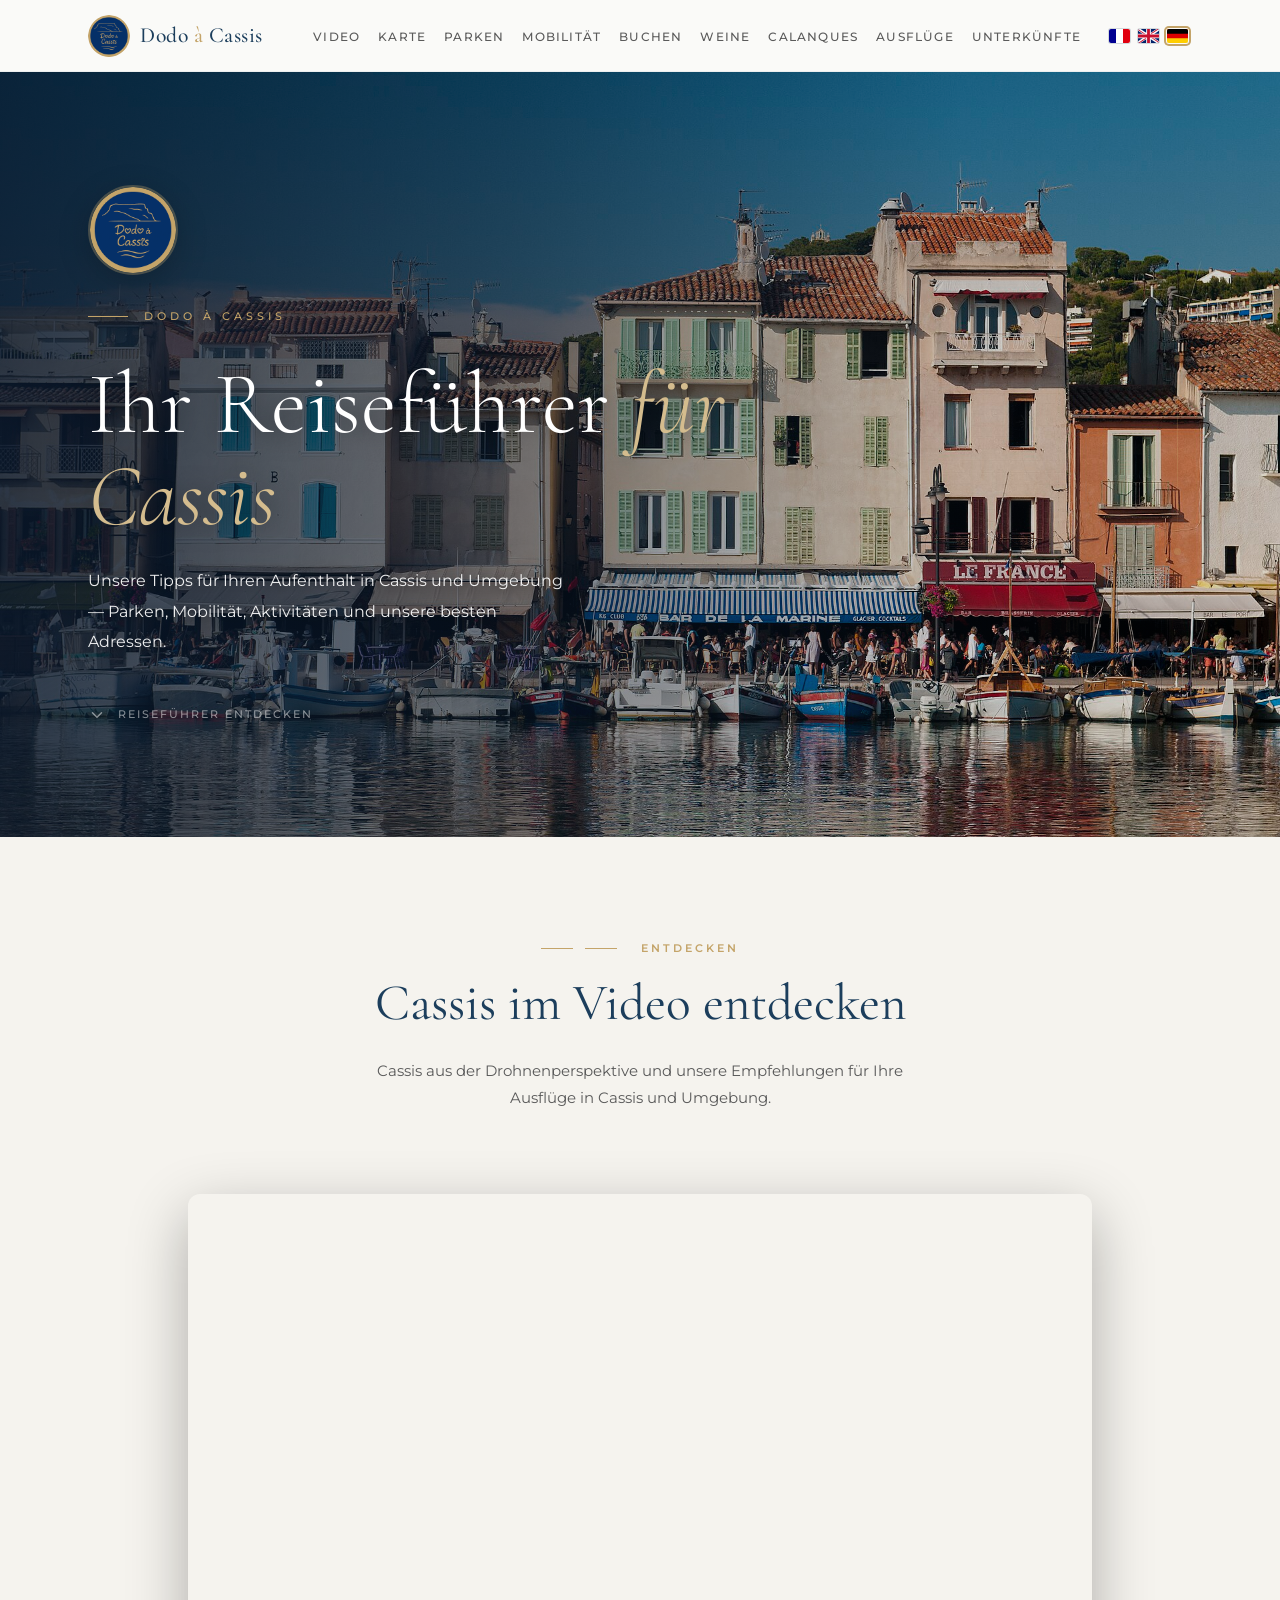
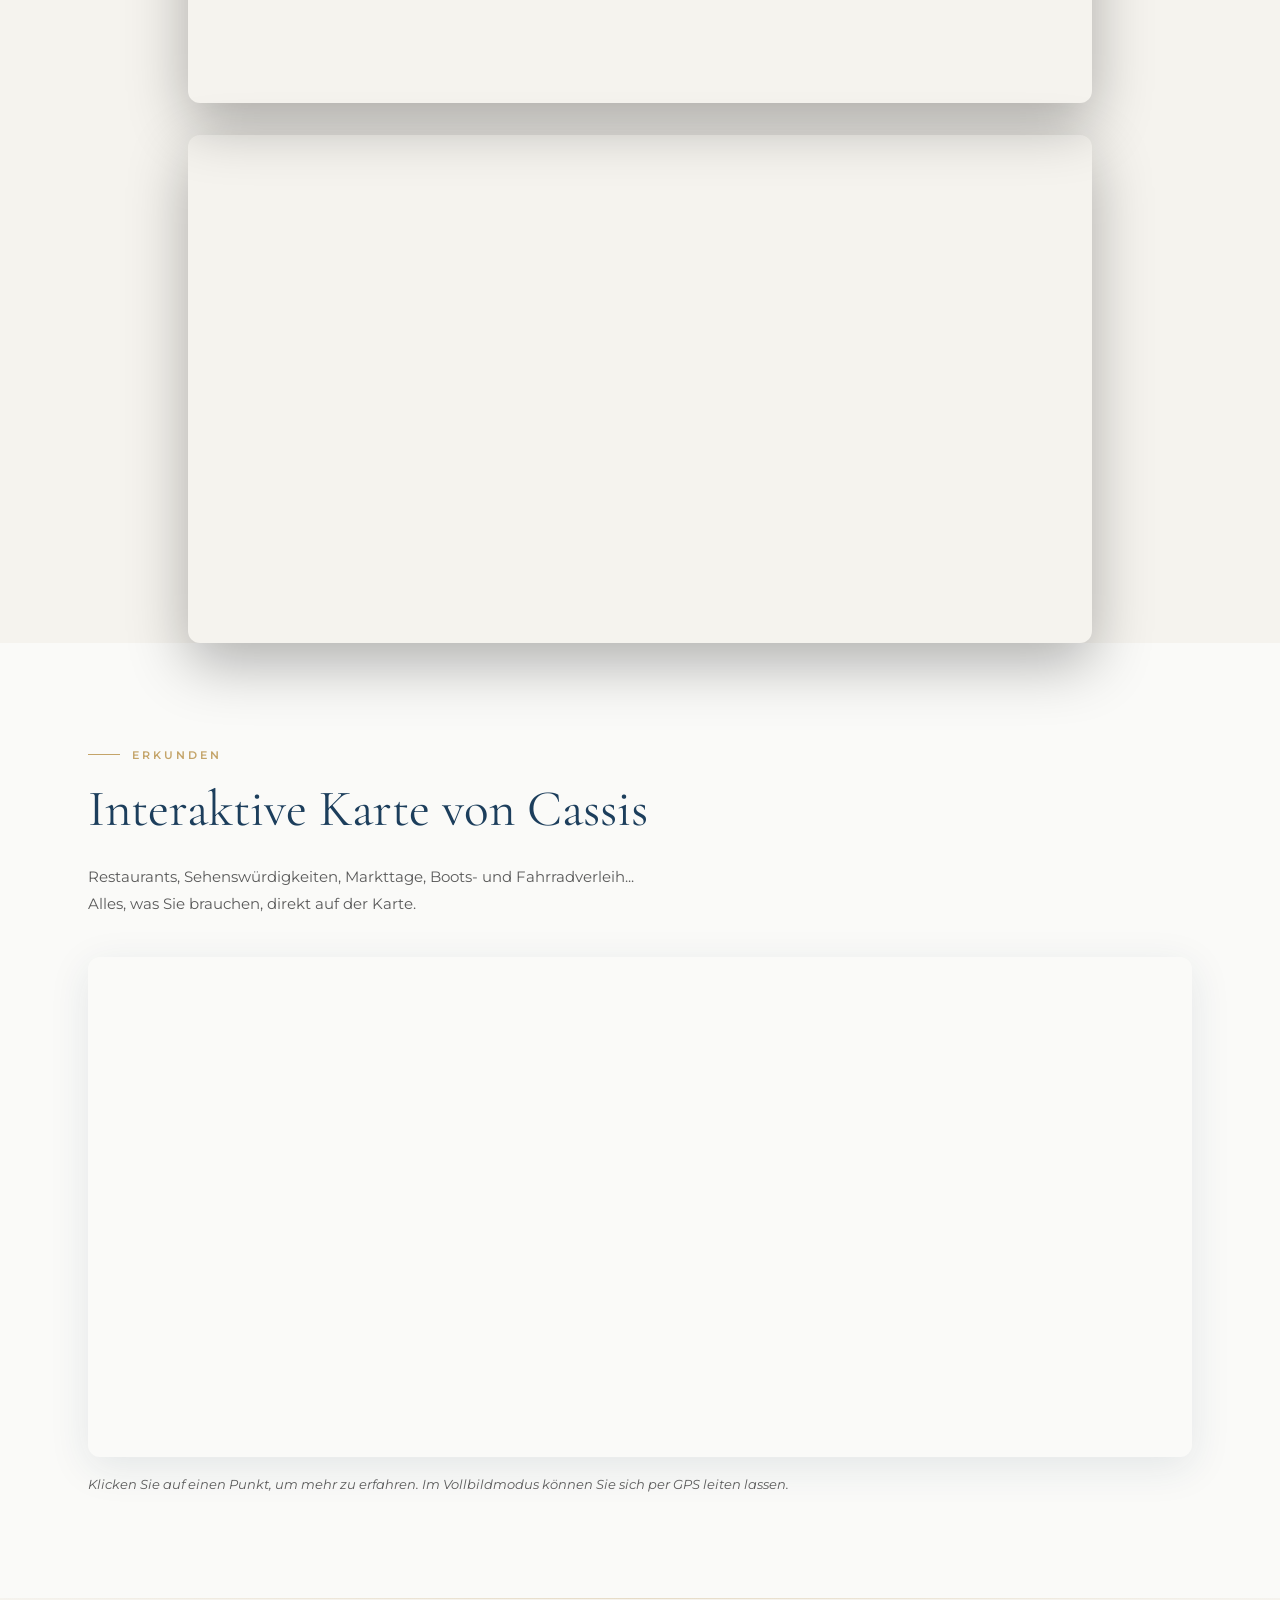
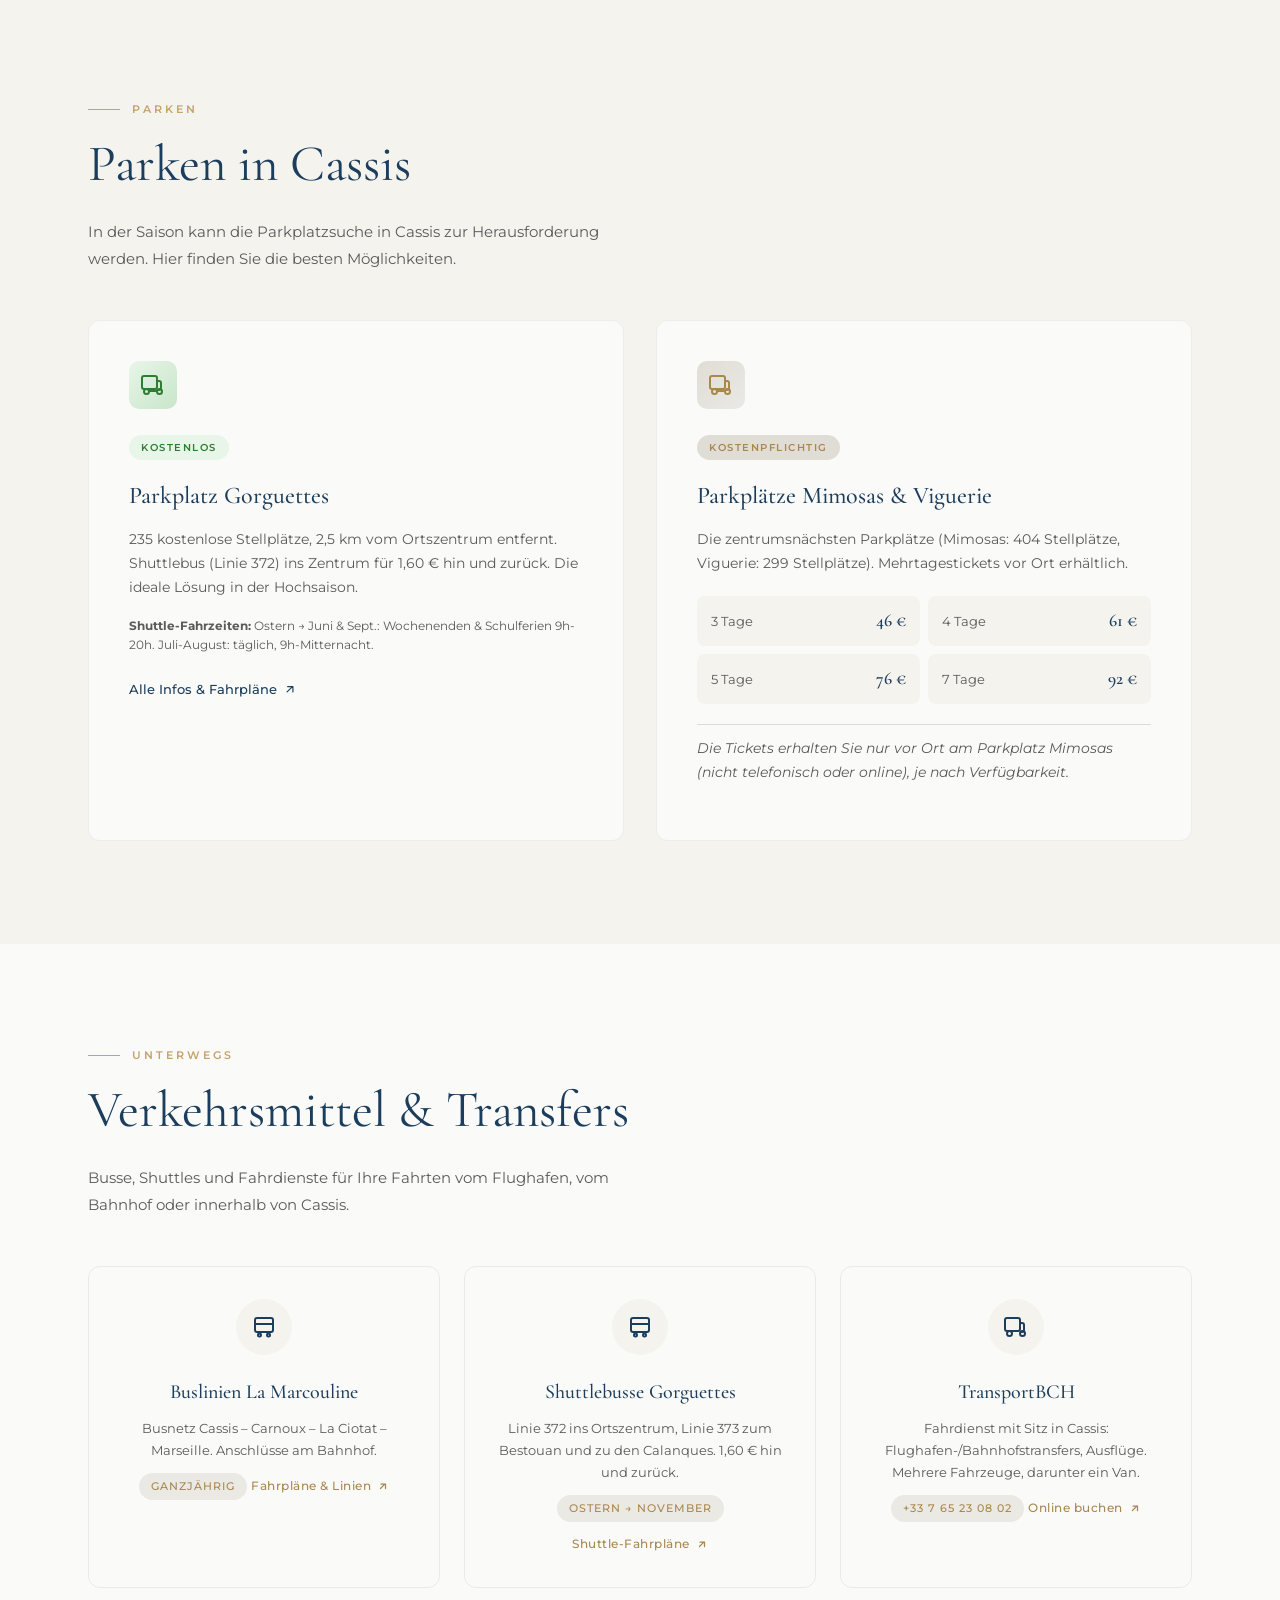
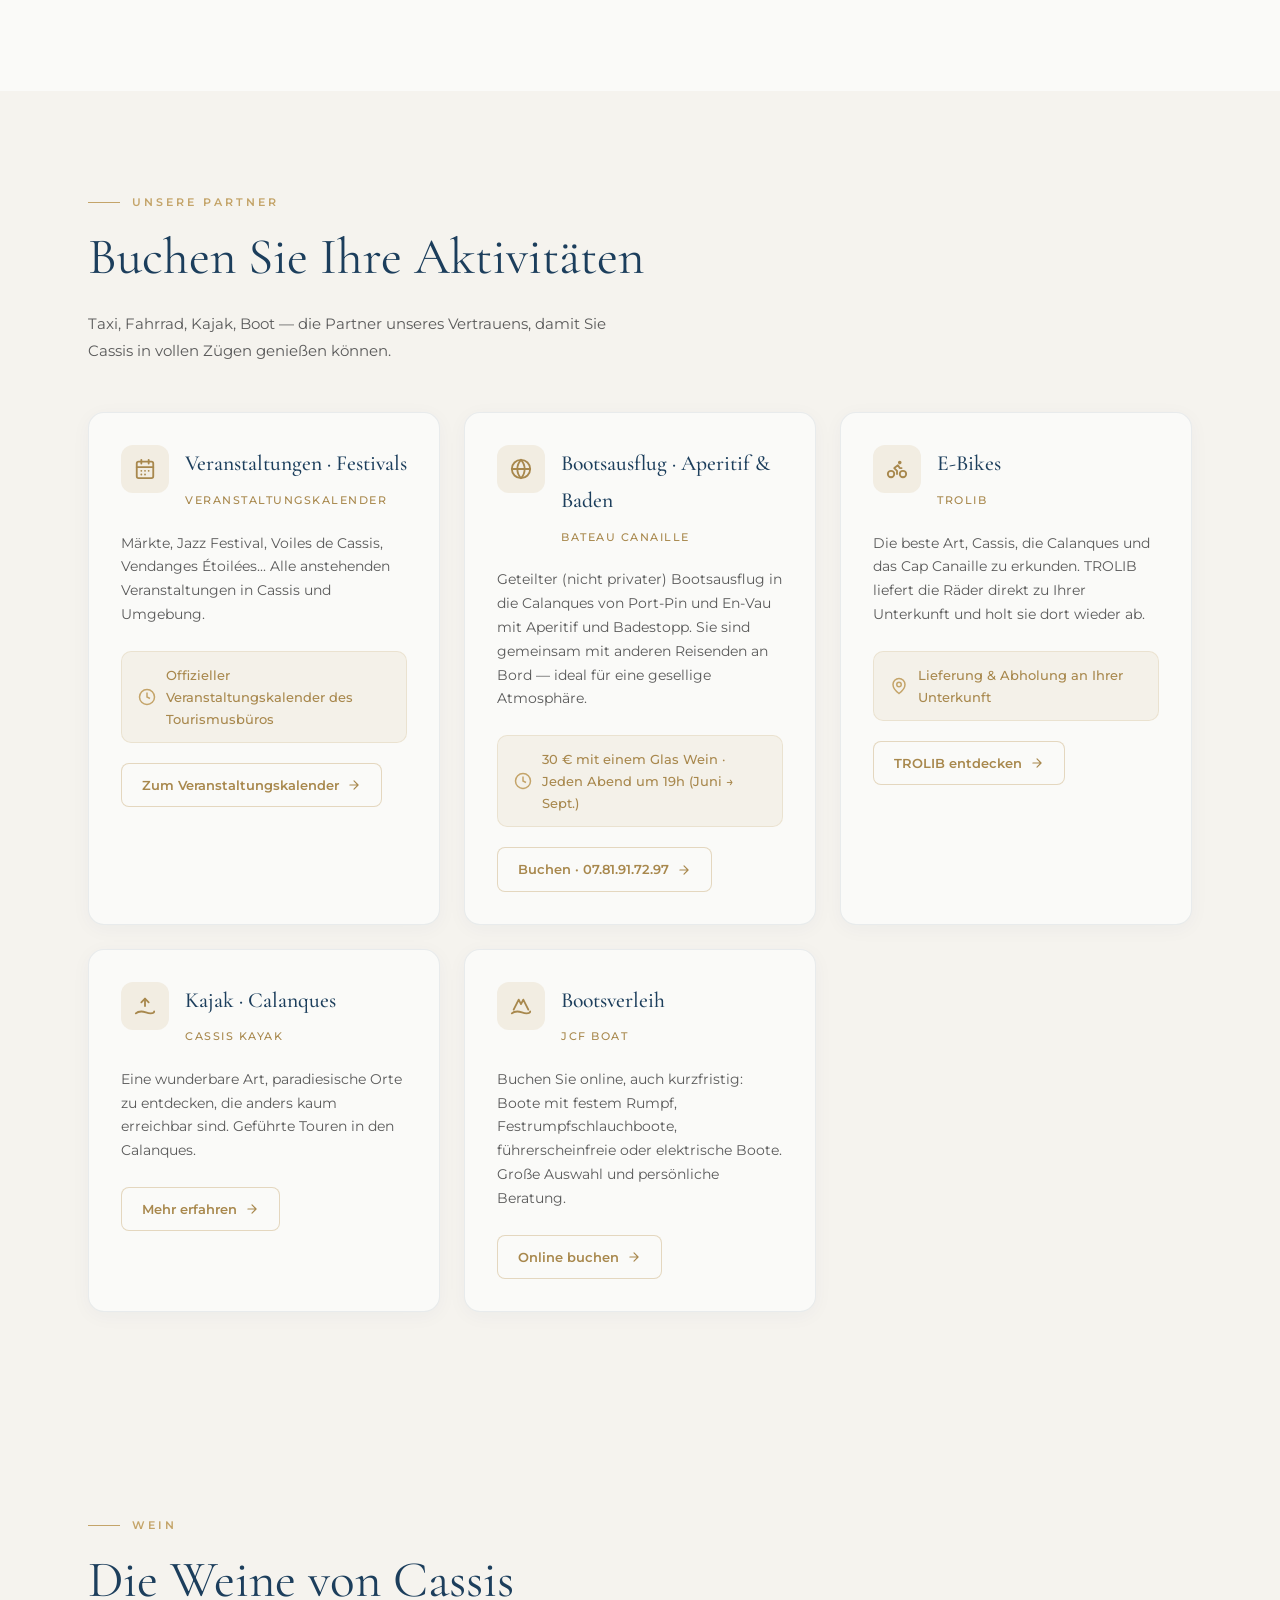
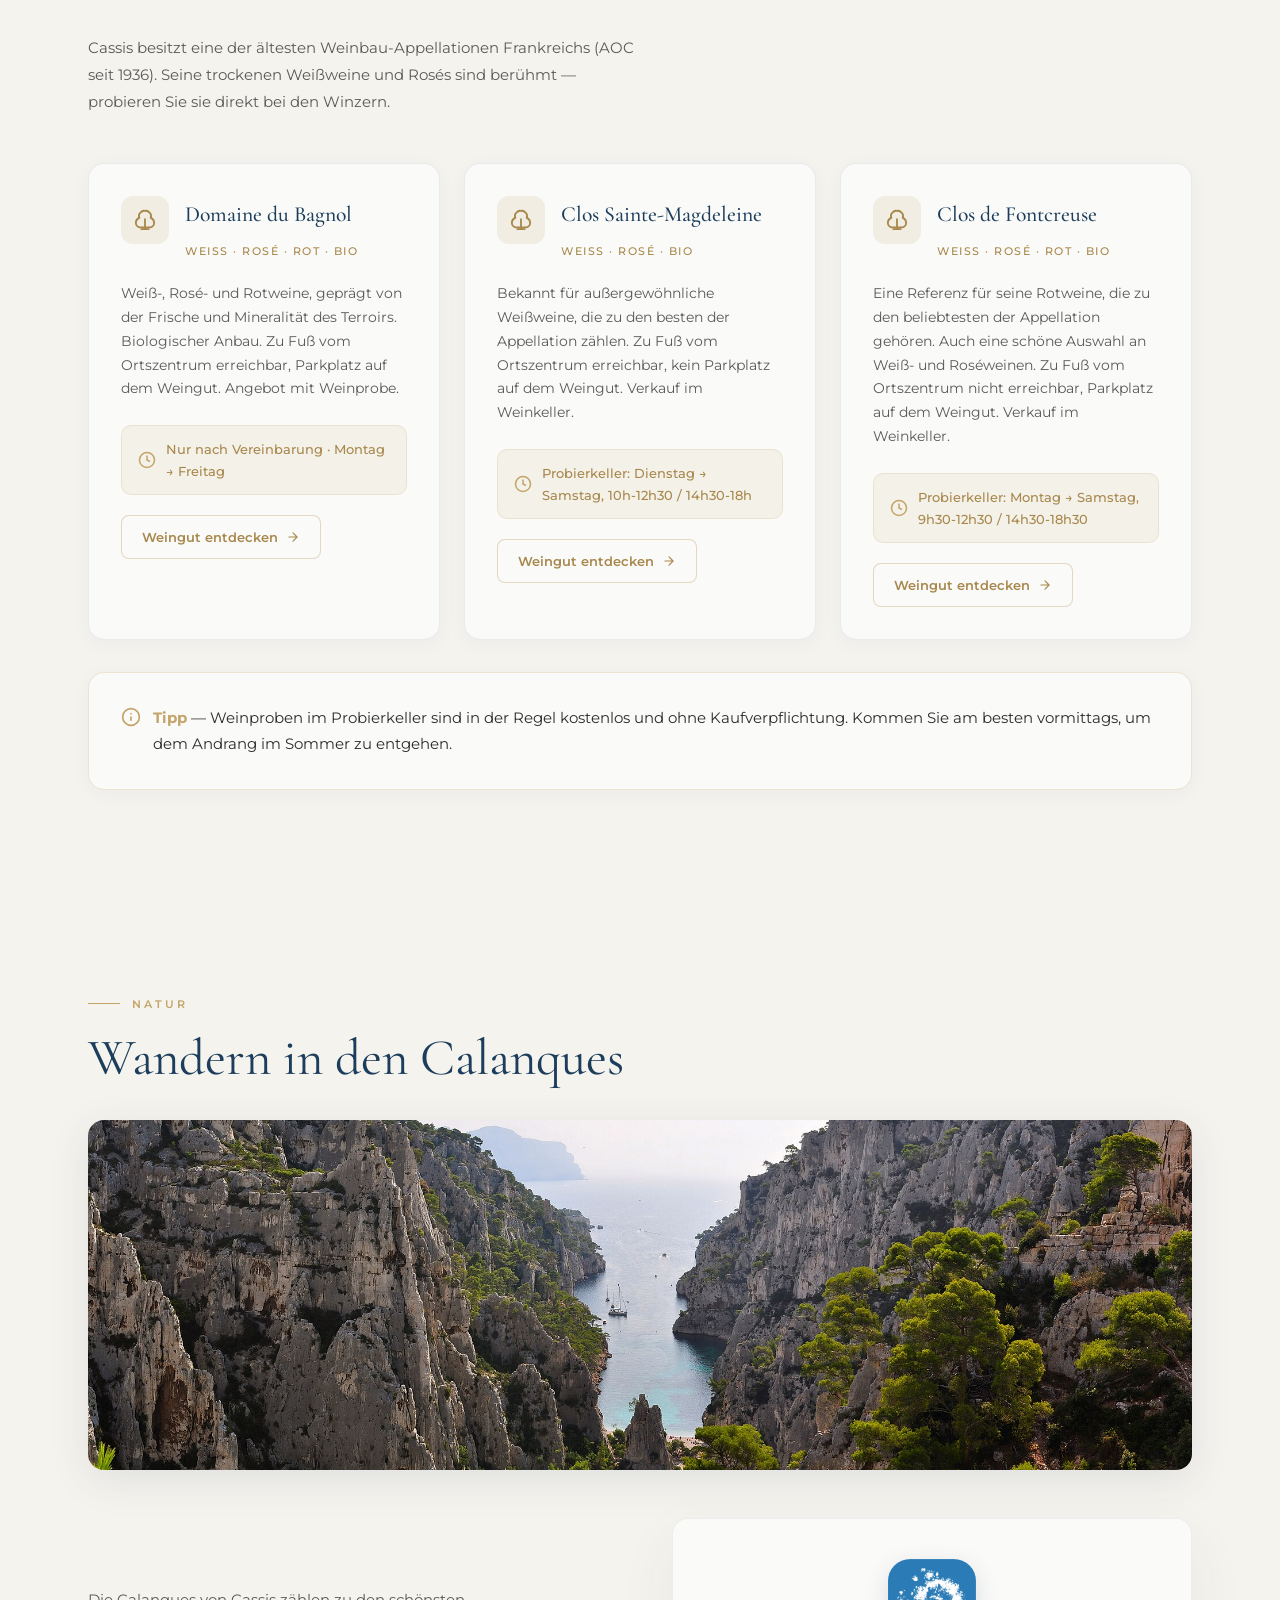
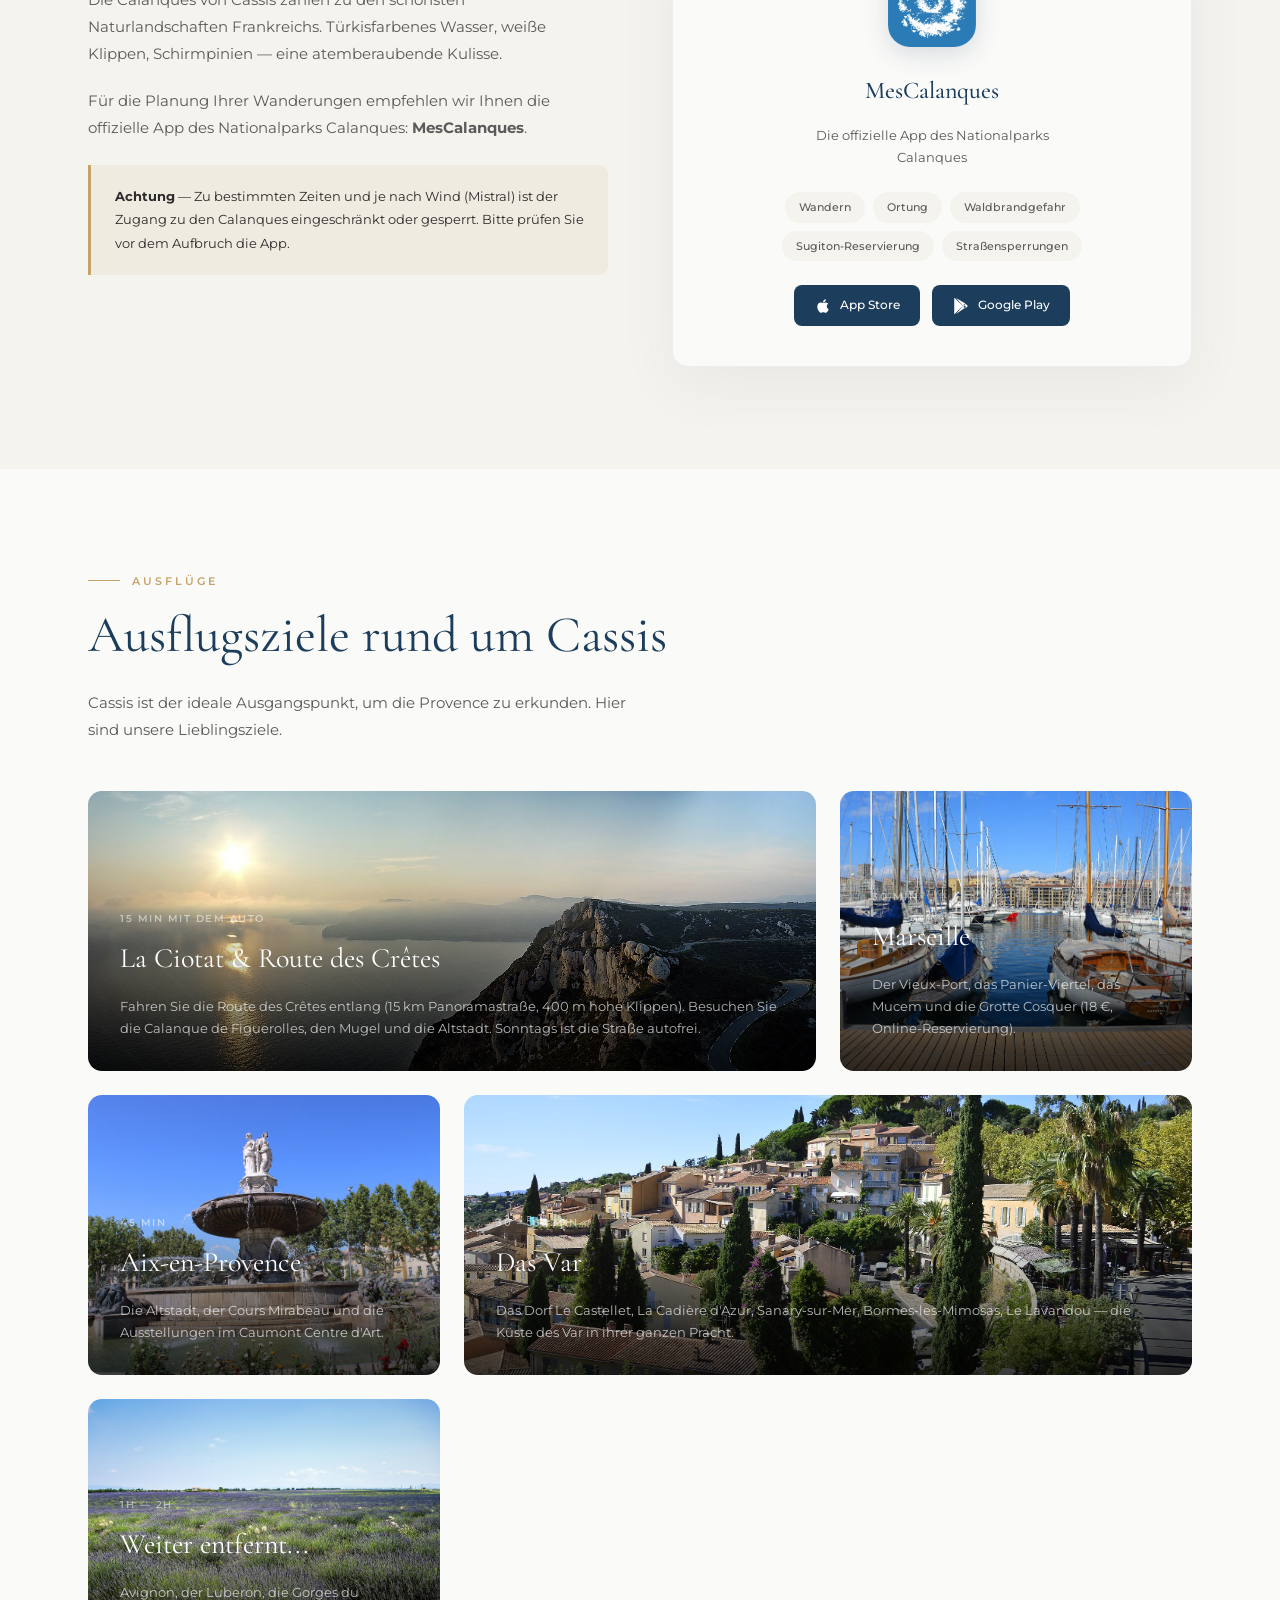
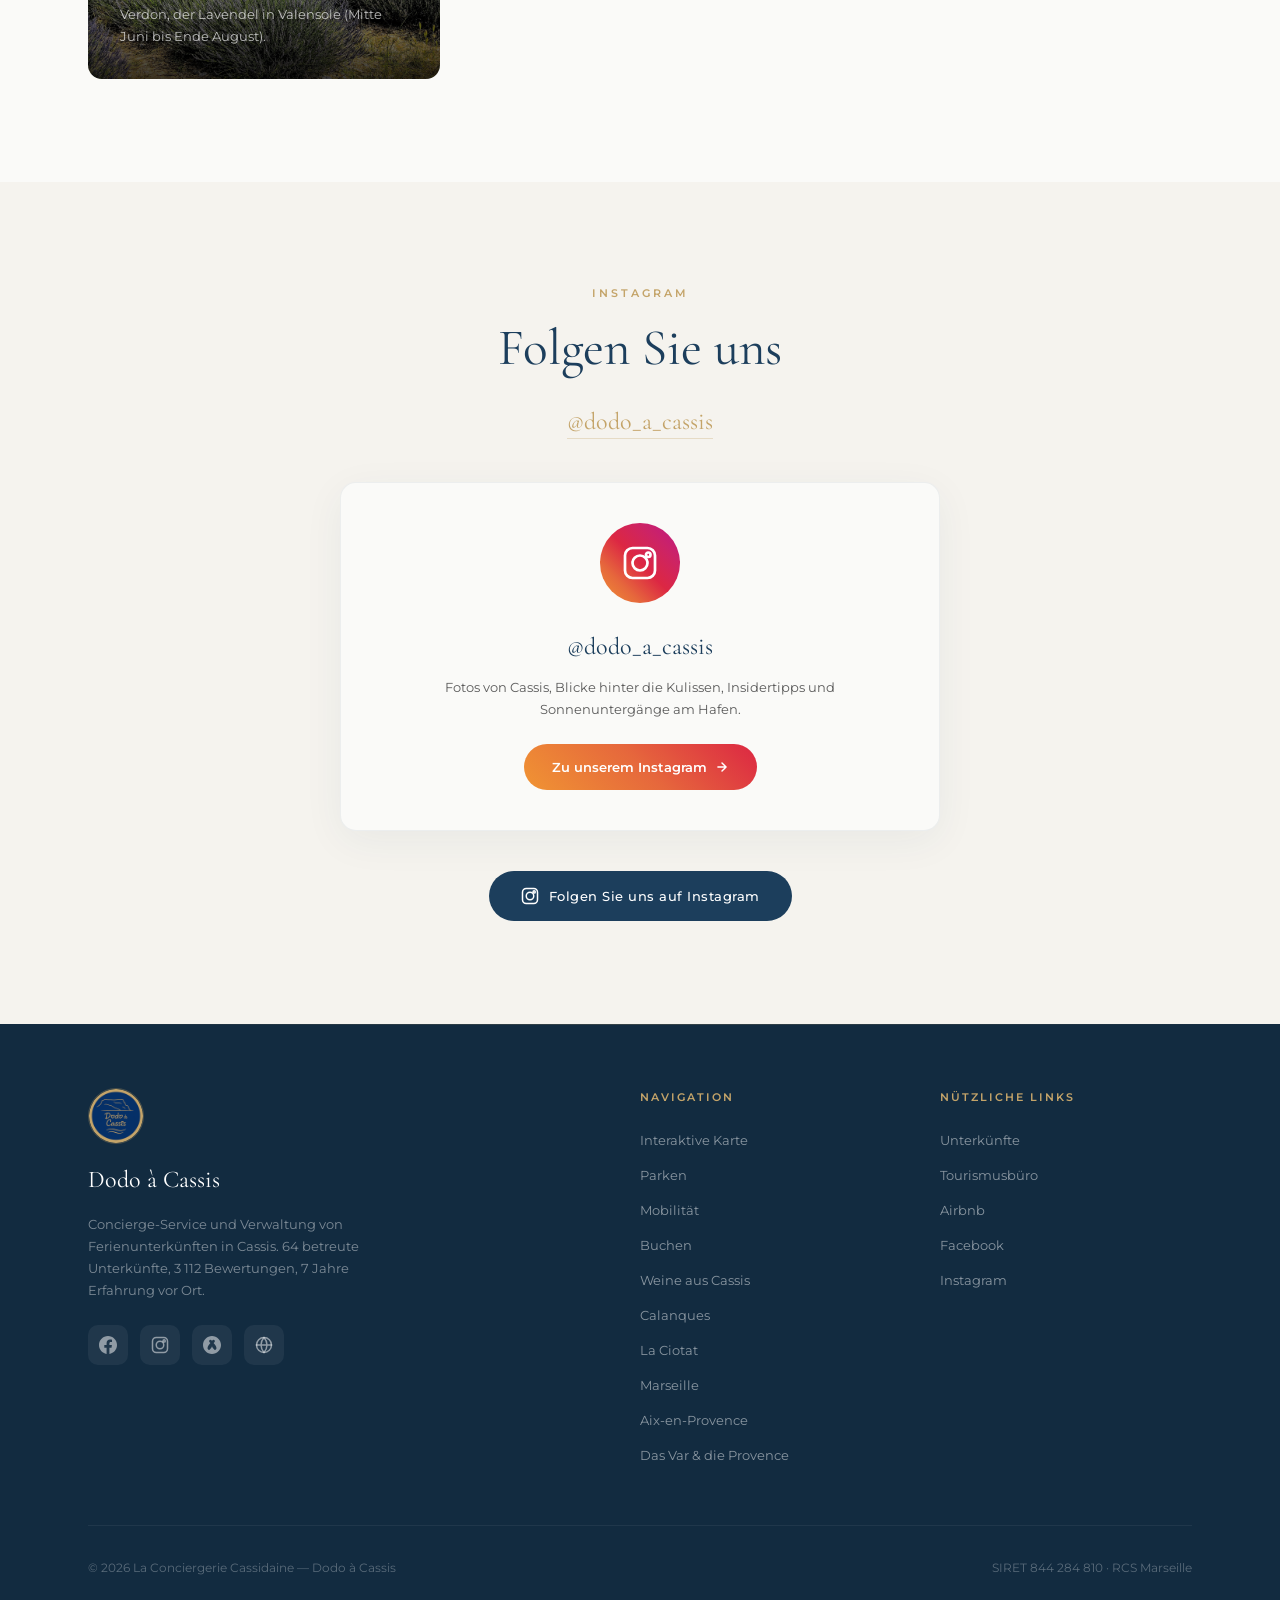
==== commit 77abc238: "Replace the FR / EN / DE text switch with flags in the navigation bar Three local SVG flags (France," ====
--- a/de/index.html
+++ b/de/index.html
@@ -40,9 +40,9 @@
                 <li><a href="https://dodo-a-cassis.com" target="_blank">Unterkünfte</a></li>
             </ul>
             <div class="lang-switch" role="group" aria-label="Sprache">
-                <a href="../index.html" class="lang-switch__item" hreflang="fr" lang="fr" title="Français">FR</a>
-                <a href="../en/index.html" class="lang-switch__item" hreflang="en" lang="en" title="English">EN</a>
-                <span class="lang-switch__item lang-switch__item--current" lang="de" title="Deutsch" aria-current="true">DE</span>
+                <a href="../index.html" class="lang-switch__item" hreflang="fr" lang="fr" title="Français" aria-label="Français"><img src="../flags/fr.svg" alt="Français" width="21" height="14" class="lang-switch__flag"></a>
+                <a href="../en/index.html" class="lang-switch__item" hreflang="en" lang="en" title="English" aria-label="English"><img src="../flags/gb.svg" alt="English" width="21" height="14" class="lang-switch__flag"></a>
+                <a href="index.html" class="lang-switch__item lang-switch__item--current" hreflang="de" lang="de" title="Deutsch" aria-label="Deutsch" aria-current="page"><img src="../flags/de.svg" alt="Deutsch" width="21" height="14" class="lang-switch__flag"></a>
             </div>
             <button class="nav__mobile-toggle" id="mobileToggle" aria-label="Menü">
                 <span></span>
--- a/style.css
+++ b/style.css
@@ -199,17 +199,19 @@
     color: var(--gold);
 }
 
+/* Gap, size and tracking let the logo, the nine links of the home page and the flags share one line */
 .nav__links {
     display: flex;
-    gap: 2rem;
+    gap: 1.125rem;
+    margin-left: auto;
     list-style: none;
 }
 
 .nav__links a {
     font-family: var(--font-body);
-    font-size: 12px;
-    font-weight: 500;
-    letter-spacing: 1.5px;
+    font-size: 11.5px;
+    font-weight: 500;
+    letter-spacing: 1.2px;
     text-transform: uppercase;
     color: var(--text-light);
     position: relative;
@@ -264,6 +266,42 @@
 .nav__mobile-toggle.active span:nth-child(2) { opacity: 0; }
 .nav__mobile-toggle.active span:nth-child(3) {
     bottom: 50%; transform: translateY(50%) rotate(-45deg);
+}
+
+/* ========================================
+   LANGUAGE SWITCH
+   ======================================== */
+/* Three flags at the end of the bar (France, United Kingdom, Germany), the current language ringed in gold */
+.lang-switch {
+    display: flex;
+    flex-shrink: 0;
+    align-items: center;
+    margin-left: 1.5rem;
+}
+
+.lang-switch__item {
+    display: block;
+    padding: 5px 4px;
+    border-radius: 4px;
+}
+
+.lang-switch__flag {
+    display: block;
+    width: 21px;
+    height: 14px;
+    border-radius: 2px;
+    /* A hairline keeps the white of the flags apart from the white bar */
+    box-shadow: 0 0 0 1px rgba(28, 62, 92, 0.18);
+    transition: box-shadow 0.3s ease;
+}
+
+.lang-switch__item:hover .lang-switch__flag {
+    box-shadow: 0 0 0 1px var(--white), 0 0 0 3px rgba(28, 62, 92, 0.3);
+}
+
+.lang-switch__item--current .lang-switch__flag,
+.lang-switch__item--current:hover .lang-switch__flag {
+    box-shadow: 0 0 0 1px var(--white), 0 0 0 3px var(--gold);
 }
 
 /* ========================================
@@ -1506,14 +1544,20 @@
 /* ========================================
    RESPONSIVE
    ======================================== */
-@media (max-width: 968px) {
+/* Below 1200px the nine links of the home page no longer fit on one line next to the logo and the
+   flags: they move into the menu panel, the flags stay in the bar */
+@media (max-width: 1199px) {
     .nav__links {
         display: none;
         position: fixed;
         top: var(--nav-height);
         left: 0;
         right: 0;
-        bottom: 0;
+        /* The backdrop-filter of .nav makes it the containing block of this fixed panel: bottom: 0
+           would end the panel at the bottom of the bar, so its height comes from the viewport */
+        height: calc(100vh - var(--nav-height));
+        height: calc(100dvh - var(--nav-height));
+        overflow-y: auto;
         background: var(--white);
         flex-direction: column;
         padding: 2rem;
@@ -1532,12 +1576,25 @@
         display: block;
         padding: 1rem 0;
         font-size: 14px;
+        letter-spacing: 1.5px;
     }
 
     .nav__mobile-toggle {
         display: block;
     }
 
+    .lang-switch {
+        margin-left: auto;
+        margin-right: 8px;
+    }
+
+    /* Taller touch targets, still inside the bar */
+    .lang-switch__item {
+        padding: 11px 4.5px;
+    }
+}
+
+@media (max-width: 968px) {
     .hero__deco {
         display: none;
     }
@@ -1603,3 +1660,10 @@
         text-align: center;
     }
 }
+
+@media (max-width: 359px) {
+    /* Leave room for the language switch: the round logo already reads Dodo à Cassis */
+    .nav__logo-text {
+        display: none;
+    }
+}
